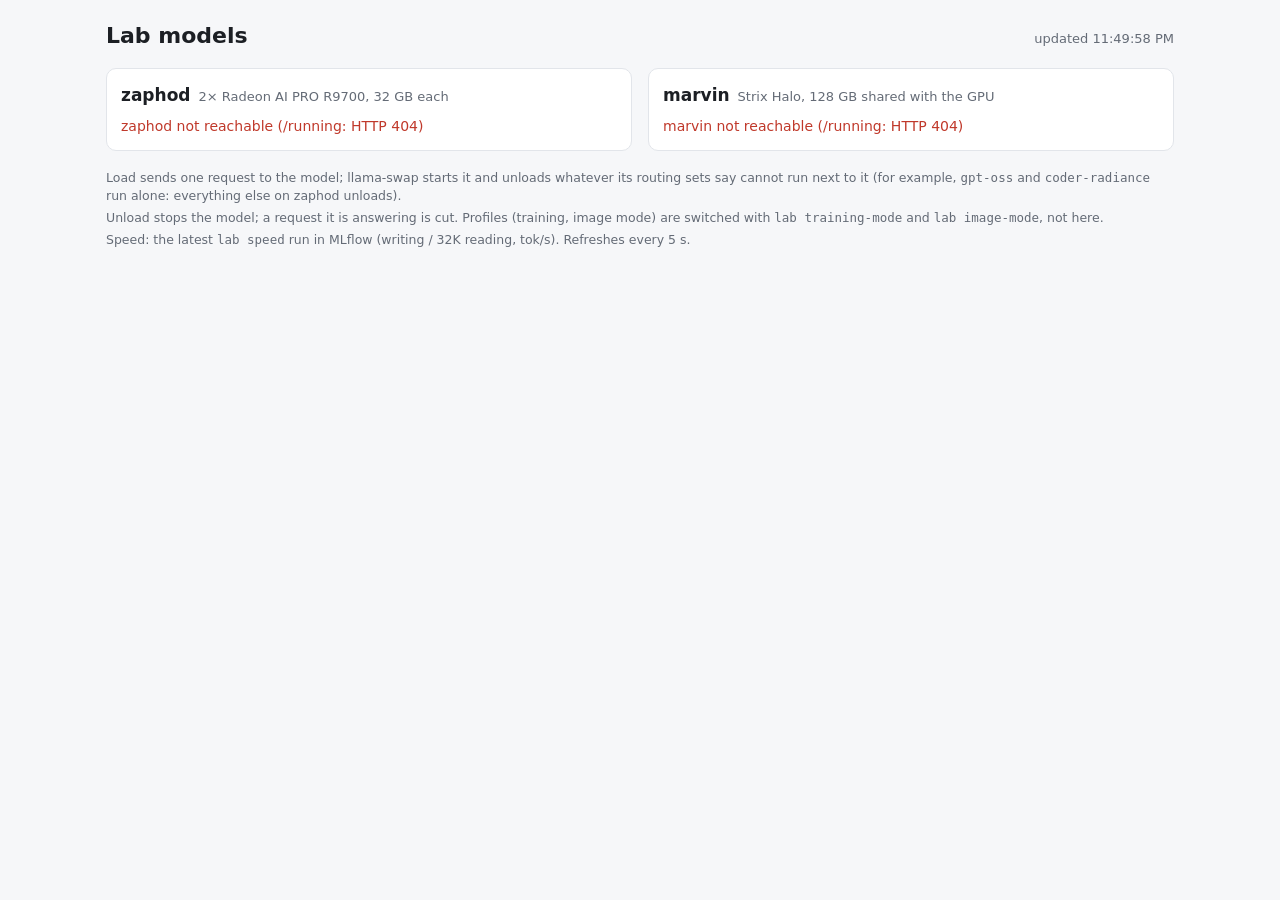
==== hub/models-panel/index.html @ fcc01ea2 "models panel · none (README placeholder) → hub/models-panel/index.html: both machines, load/unload, " ====
<!doctype html>
<html lang="en">
<head>
<meta charset="utf-8">
<meta name="viewport" content="width=device-width, initial-scale=1">
<title>Lab models</title>
<link rel="icon" href="data:image/svg+xml,%3Csvg xmlns='http://www.w3.org/2000/svg' viewBox='0 0 16 16'%3E%3Crect x='1' y='3' width='14' height='4' rx='1' fill='%232f5fd0'/%3E%3Crect x='1' y='9' width='14' height='4' rx='1' fill='%231f8a4c'/%3E%3C/svg%3E">
<!--
  Models panel (#64): both machines on one page. What is loaded, load / unload, card memory, last speed from MLflow.
  Served by Caddy at https://models.<domain> (hub/caddy/Caddyfile). Caddy adds the API keys and passes only the calls
  this page makes: GET running, v1/models, api/performance, api/profiles, upstream/<model>/health (= load),
  upstream/<model>/slots (busy check); POST api/models/unload/<model>; POST mlflow/runs/search.
  No outside files: plain HTML, CSS and JS. Data from the servers is shown with textContent only.
-->
<style>
:root {
  --bg: #f6f7f9; --panel: #ffffff; --text: #1c1f24; --muted: #646b76; --line: #e2e5ea;
  --ok: #1f8a4c; --warn: #b26a00; --bad: #c0392b; --idle: #9aa1ab; --accent: #2f5fd0; --bar: #e9ecf1;
  --btn: #eef1f6; --btn-text: #1c1f24;
}
@media (prefers-color-scheme: dark) {
  :root:not([data-theme="light"]) {
    --bg: #111317; --panel: #1a1d23; --text: #e6e8ec; --muted: #9aa1ab; --line: #2a2f37;
    --ok: #3ccf7a; --warn: #f0a83a; --bad: #ff6b5b; --idle: #6b727d; --accent: #7aa2ff; --bar: #2a2f37;
    --btn: #252a32; --btn-text: #e6e8ec;
  }
}
:root[data-theme="dark"] {
  --bg: #111317; --panel: #1a1d23; --text: #e6e8ec; --muted: #9aa1ab; --line: #2a2f37;
  --ok: #3ccf7a; --warn: #f0a83a; --bad: #ff6b5b; --idle: #6b727d; --accent: #7aa2ff; --bar: #2a2f37;
  --btn: #252a32; --btn-text: #e6e8ec;
}
* { box-sizing: border-box; }
body { margin: 0; background: var(--bg); color: var(--text);
  font: 15px/1.45 system-ui, -apple-system, "Segoe UI", Roboto, sans-serif; }
main { max-width: 1100px; margin: 0 auto; padding: 20px 16px 40px; }
header { display: flex; align-items: baseline; justify-content: space-between; gap: 12px; flex-wrap: wrap; }
h1 { font-size: 22px; margin: 0; }
.meta { color: var(--muted); font-size: 13px; }
.machines { display: grid; grid-template-columns: repeat(auto-fit, minmax(min(100%, 480px), 1fr)); gap: 16px; margin-top: 16px; }
section { background: var(--panel); border: 1px solid var(--line); border-radius: 10px; padding: 14px 14px 6px; min-width: 0; }
section h2 { font-size: 17px; margin: 0; display: flex; align-items: baseline; gap: 8px; flex-wrap: wrap; }
section h2 small { color: var(--muted); font-weight: 400; font-size: 13px; }
.err { color: var(--bad); font-size: 14px; margin: 8px 0; }
.hw { display: grid; gap: 8px; margin: 12px 0; }
.dev { display: grid; grid-template-columns: 7.5em 1fr; gap: 2px 10px; align-items: center; font-size: 13px; }
.dev .name { font-weight: 600; }
.dev .nums { grid-column: 2; color: var(--muted); font-variant-numeric: tabular-nums; }
.bar { height: 8px; background: var(--bar); border-radius: 4px; overflow: hidden; }
.bar > i { display: block; height: 100%; background: var(--accent); }
.bar.high > i { background: var(--warn); }
.profile { font-size: 13px; margin: 4px 0 8px; padding: 6px 8px; border-radius: 6px; background: var(--bar); }
.profile b { color: var(--warn); }
ul.models { list-style: none; margin: 0; padding: 0; }
ul.models li { display: grid; grid-template-columns: 12px 1fr auto; gap: 4px 10px; align-items: center;
  padding: 9px 0; border-top: 1px solid var(--line); }
.dot { width: 10px; height: 10px; border-radius: 50%; background: var(--idle); }
.dot.ready { background: var(--ok); }
.dot.busy { background: var(--accent); }
.dot.starting, .dot.stopping, .dot.loading, .dot.unloading { background: var(--warn); animation: pulse 1s infinite alternate; }
@keyframes pulse { from { opacity: 1; } to { opacity: .35; } }
@media (prefers-reduced-motion: reduce) { .dot { animation: none !important; } }
.mid { min-width: 0; }
.id { font-weight: 600; }
.state { color: var(--muted); font-size: 12px; margin-left: 6px; }
.desc { color: var(--muted); font-size: 12.5px; overflow-wrap: anywhere; }
.speed { font-size: 12.5px; font-variant-numeric: tabular-nums; }
.speed span { color: var(--muted); }
button { font: inherit; font-size: 13px; padding: 6px 12px; border-radius: 6px; border: 1px solid var(--line);
  background: var(--btn); color: var(--btn-text); cursor: pointer; min-width: 74px; }
button:hover:not(:disabled) { border-color: var(--accent); }
button:disabled { opacity: .5; cursor: default; }
button.unload { color: var(--bad); }
details { margin: 6px 0 8px; font-size: 13px; }
summary { cursor: pointer; color: var(--muted); padding: 6px 0; }
footer { margin-top: 18px; color: var(--muted); font-size: 12.5px; }
footer p { margin: 4px 0; }
.toast { position: fixed; left: 16px; right: 16px; bottom: 16px; max-width: 560px; margin: 0 auto; padding: 10px 14px;
  border-radius: 8px; background: var(--text); color: var(--bg); font-size: 14px; display: none; }
</style>
</head>
<body>
<main>
  <header>
    <h1>Lab models</h1>
    <div class="meta" id="updated">loading…</div>
  </header>
  <div class="machines" id="machines"></div>
  <footer>
    <p>Load sends one request to the model; llama-swap starts it and unloads whatever its routing sets say cannot run
      next to it (for example, <code>gpt-oss</code> and <code>coder-radiance</code> run alone: everything else on zaphod unloads).</p>
    <p>Unload stops the model; a request it is answering is cut. Profiles (training, image mode) are switched with
      <code>lab training-mode</code> and <code>lab image-mode</code>, not here.</p>
    <p>Speed: the latest <code>lab speed</code> run in MLflow (writing / 32K reading, tok/s). Refreshes every 5 s.</p>
  </footer>
</main>
<div class="toast" id="toast" role="status"></div>
<script>
"use strict";
const MACHINES = [
  { id: "zaphod", sub: "2× Radeon AI PRO R9700, 32 GB each",
    // llama-swap's card0/card1 = card 1 (06:00.0, PCIe 3.0 x4) / card 2 (0b:00.0, x8): matched by memory used, 2026-11-18
    cards: ["card 1", "card 2"] },
  { id: "marvin", sub: "Strix Halo, 128 GB shared with the GPU", cards: ["GPU"] },
];
const MLFLOW_EXPERIMENT = "1"; // llama-tuning
const state = {};      // machine -> latest data or error
const pending = {};    // "machine/model" -> "loading" | "unloading"
let speeds = {};       // "machine/model" -> {w, r, t}

function el(tag, attrs, ...kids) {
  const e = document.createElement(tag);
  for (const [k, v] of Object.entries(attrs || {})) {
    if (k === "class") e.className = v; else if (k === "text") e.textContent = v;
    else if (k.startsWith("on")) e.addEventListener(k.slice(2), v); else e.setAttribute(k, v);
  }
  for (const k of kids) if (k != null) e.append(k);
  return e;
}
function toast(msg) {
  const t = document.getElementById("toast");
  t.textContent = msg; t.style.display = "block";
  clearTimeout(toast.timer); toast.timer = setTimeout(() => (t.style.display = "none"), 6000);
}
async function api(machine, path, opts) {
  const r = await fetch(`/${machine}${path}`, opts);
  if (!r.ok) throw new Error(`${path}: HTTP ${r.status}`);
  const ct = r.headers.get("content-type") || "";
  return ct.includes("json") ? r.json() : r.text();
}
function last(list, key) { // newest sample per key from a history list
  const out = {};
  for (const s of list || []) out[s[key]] = s;
  return Object.values(out);
}
const gb = mb => (mb / 1024).toFixed(1);

async function readMachine(m) {
  const [running, models, perf, profiles] = await Promise.allSettled([
    api(m.id, "/running"), api(m.id, "/v1/models"), api(m.id, "/api/performance"), api(m.id, "/api/profiles")]);
  if (running.status === "rejected" && models.status === "rejected") {
    state[m.id] = { error: `${m.id} not reachable (${running.reason.message})` };
    return;
  }
  state[m.id] = {
    running: running.status === "fulfilled" ? running.value.running || [] : [],
    models: models.status === "fulfilled" ? models.value.data || [] : [],
    perf: perf.status === "fulfilled" ? perf.value : null,
    profiles: profiles.status === "fulfilled" ? profiles.value : null,
  };
}

async function readSpeeds() {
  try {
    const r = await fetch("/mlflow/runs/search", { method: "POST", headers: { "Content-Type": "application/json" },
      body: JSON.stringify({ experiment_ids: [MLFLOW_EXPERIMENT], filter: "tags.benchmark = 'speed'",
        max_results: 500, order_by: ["attributes.start_time DESC"] }) });
    if (!r.ok) return;
    const out = {};
    for (const run of (await r.json()).runs || []) {
      const t = Object.fromEntries((run.data.tags || []).map(x => [x.key, x.value]));
      const k = `${t.machine}/${t.model}`;
      const mt = Object.fromEntries((run.data.metrics || []).map(x => [x.key, x.value]));
      if (!(k in out) && mt.speed_write_tps != null)
        out[k] = { w: mt.speed_write_tps, r: mt.speed_read_32k_tps, t: run.info.start_time };
    }
    speeds = out;
  } catch (e) { /* speeds are optional */ }
}

function hardware(m, d) {
  const box = el("div", { class: "hw" });
  const perf = d.perf;
  if (!perf || !perf.enabled) { box.append(el("div", { class: "desc", text: "no hardware readings" })); return box; }
  const gpus = last(perf.gpu_stats, "id").sort((a, b) => a.id - b.id);
  if (m.id === "marvin") { // the GPU uses system memory (GTT); its own VRAM is a 512 MB carve-out
    const sys = Array.isArray(perf.sys_stats) ? perf.sys_stats[perf.sys_stats.length - 1] : perf.sys_stats;
    const g = gpus[0] || {};
    if (sys) box.append(device("memory", sys.mem_used_mb, sys.mem_total_mb,
      `${gb(sys.mem_used_mb)} of ${gb(sys.mem_total_mb)} GB used (GPU and system)` +
      (g.temp_c != null ? ` · GPU ${g.temp_c} °C, ${g.gpu_util_pct}% busy, ${Math.round(g.power_draw_w)} W` : "")));
  } else {
    gpus.forEach((g, i) => box.append(device(m.cards[i] || g.name, g.mem_used_mb, g.mem_total_mb,
      `${gb(g.mem_used_mb)} of ${gb(g.mem_total_mb)} GB · ${g.temp_c} °C · ${g.gpu_util_pct}% busy · ${Math.round(g.power_draw_w)} W`)));
  }
  return box;
}
function device(name, used, total, text) {
  const pct = total ? Math.min(100, (100 * used) / total) : 0;
  const bar = el("div", { class: "bar" + (pct > 92 ? " high" : ""), role: "img", "aria-label": `${name} ${Math.round(pct)}% used` },
    el("i", { style: `width:${pct.toFixed(1)}%` }));
  return el("div", { class: "dev" }, el("span", { class: "name", text: name }), bar, el("span", { class: "nums", text }));
}

function modelRow(m, mod, run) {
  const key = `${m.id}/${mod.id}`;
  const p = pending[key];
  const st = p || (run ? run.state : "unloaded");
  const loaded = !!run && !p;
  const desc = mod.name && mod.name !== mod.id ? mod.name : "";
  const sp = speeds[key];
  const speed = sp ? el("div", { class: "speed" }, `${sp.w.toFixed(1)} / ${Math.round(sp.r)} tok/s `,
    el("span", { text: new Date(sp.t).toISOString().slice(0, 10) })) : null;
  const btn = loaded || st === "unloading"
    ? el("button", { class: "unload", onclick: () => unload(m, mod) }, "Unload")
    : el("button", { onclick: () => load(m, mod) }, "Load");
  if (p || (run && run.state !== "ready")) btn.disabled = true;
  const label = { ready: "loaded", starting: "starting…", stopping: "stopping…", loading: "loading…", unloading: "unloading…" }[st] || "";
  return el("li", {},
    el("span", { class: `dot ${st}`, title: st }),
    el("div", { class: "mid" },
      el("div", {}, el("span", { class: "id", text: mod.id }), el("span", { class: "state", text: label })),
      desc ? el("div", { class: "desc", text: desc }) : null, speed),
    btn);
}

function render() {
  const root = document.getElementById("machines");
  root.replaceChildren();
  for (const m of MACHINES) {
    const d = state[m.id];
    const sec = el("section", {}, el("h2", {}, m.id, el("small", { text: m.sub })));
    if (!d) { sec.append(el("div", { class: "desc", text: "reading…" })); root.append(sec); continue; }
    if (d.error) { sec.append(el("div", { class: "err", text: d.error })); root.append(sec); continue; }
    sec.append(hardware(m, d));
    const act = d.profiles && d.profiles.active;
    if (act) {
      const pr = (d.profiles.profiles || []).find(x => x.id === act);
      sec.append(el("div", { class: "profile" }, "Profile ", el("b", { text: act }), pr ? `: ${pr.description}` : ""));
    }
    const runs = Object.fromEntries(d.running.map(r => [r.model, r]));
    const mods = d.models.filter(x => !x.id.includes("/")); // peers (marvin/big on zaphod) are listed under their machine
    const on = mods.filter(x => runs[x.id] || pending[`${m.id}/${x.id}`]);
    const off = mods.filter(x => !on.includes(x));
    const ul = el("ul", { class: "models" });
    on.forEach(x => ul.append(modelRow(m, x, runs[x.id])));
    sec.append(ul);
    if (!on.length) sec.append(el("div", { class: "desc", text: "nothing loaded" }));
    const det = el("details", {}, el("summary", { text: `${off.length} not loaded` }));
    const ul2 = el("ul", { class: "models" });
    off.forEach(x => ul2.append(modelRow(m, x, null)));
    det.append(ul2);
    if (openDetails.has(m.id)) det.open = true;
    det.addEventListener("toggle", () => det.open ? openDetails.add(m.id) : openDetails.delete(m.id));
    if (off.length) sec.append(det);
    root.append(sec);
  }
}
const openDetails = new Set();

async function load(m, mod) {
  const alone = /runs alone/i.test(`${mod.name || ""} ${mod.description || ""}`);
  const msg = alone
    ? `Load ${mod.id} on ${m.id}?\n\nIt runs alone: every other model on ${m.id} unloads, including document search and speech.`
    : `Load ${mod.id} on ${m.id}?\n\nllama-swap unloads any model that cannot run next to it.`;
  if (!confirm(msg)) return;
  const key = `${m.id}/${mod.id}`;
  pending[key] = "loading"; render();
  try {
    await api(m.id, `/upstream/${encodeURIComponent(mod.id)}/health`);
    toast(`${mod.id} is loaded on ${m.id}`);
  } catch (e) {
    toast(`${mod.id}: load failed (${e.message})`);
  } finally {
    delete pending[key]; await tick();
  }
}

async function unload(m, mod) {
  let busy = false;
  try { // llama-server only; other engines have no busy field (then: unknown, asked plainly)
    const slots = await api(m.id, `/upstream/${encodeURIComponent(mod.id)}/slots`);
    busy = Array.isArray(slots) && slots.some(s => s.is_processing);
  } catch (e) { /* unknown */ }
  const msg = busy
    ? `${mod.id} on ${m.id} is answering a request right now. Unloading cuts it.\n\nUnload anyway?`
    : `Unload ${mod.id} on ${m.id}?`;
  if (!confirm(msg)) return;
  const key = `${m.id}/${mod.id}`;
  pending[key] = "unloading"; render();
  try {
    await api(m.id, `/api/models/unload/${encodeURIComponent(mod.id)}`, { method: "POST" });
    toast(`${mod.id} unloaded on ${m.id}`);
  } catch (e) {
    toast(`${mod.id}: unload failed (${e.message})`);
  } finally {
    delete pending[key]; await tick();
  }
}

async function tick() {
  await Promise.all(MACHINES.map(readMachine));
  render();
  document.getElementById("updated").textContent = "updated " + new Date().toLocaleTimeString();
}
(async () => {
  await Promise.all([tick(), readSpeeds()]);
  render();
  setInterval(tick, 5000);
  setInterval(async () => { await readSpeeds(); render(); }, 300000);
})();
</script>
</body>
</html>
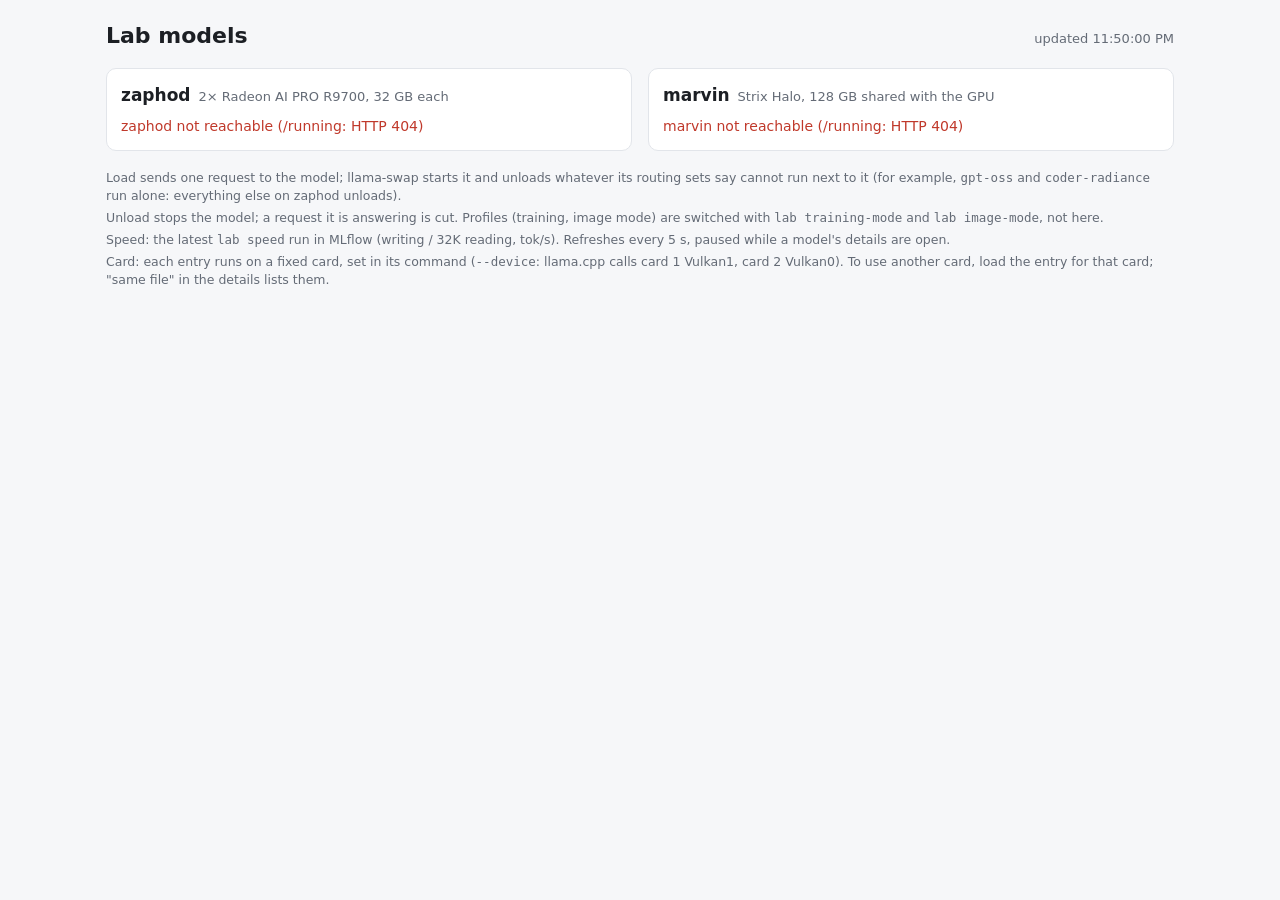
==== commit c564f797: "models panel · per-model details none → card, context, routing sets, same-file entries, full command" ====
--- a/hub/models-panel/index.html
+++ b/hub/models-panel/index.html
@@ -9,7 +9,8 @@
   Models panel (#64): both machines on one page. What is loaded, load / unload, card memory, last speed from MLflow.
   Served by Caddy at https://models.<domain> (hub/caddy/Caddyfile). Caddy adds the API keys and passes only the calls
   this page makes: GET running, v1/models, api/performance, api/profiles, upstream/<model>/health (= load),
-  upstream/<model>/slots (busy check); POST api/models/unload/<model>; POST mlflow/runs/search.
+  upstream/<model>/slots (busy check); POST api/models/unload/<model>; POST mlflow/runs/search; and the two llama-swap
+  config files, read-only (config/zaphod.yaml, config/marvin.yaml) for each model's details.
   No outside files: plain HTML, CSS and JS. Data from the servers is shown with textContent only.
 -->
 <style>
@@ -52,9 +53,9 @@
 .profile { font-size: 13px; margin: 4px 0 8px; padding: 6px 8px; border-radius: 6px; background: var(--bar); }
 .profile b { color: var(--warn); }
 ul.models { list-style: none; margin: 0; padding: 0; }
-ul.models li { display: grid; grid-template-columns: 12px 1fr auto; gap: 4px 10px; align-items: center;
+ul.models li { display: grid; grid-template-columns: 12px 1fr auto; gap: 4px 10px; align-items: start;
   padding: 9px 0; border-top: 1px solid var(--line); }
-.dot { width: 10px; height: 10px; border-radius: 50%; background: var(--idle); }
+.dot { width: 10px; height: 10px; border-radius: 50%; background: var(--idle); margin-top: 6px; }
 .dot.ready { background: var(--ok); }
 .dot.busy { background: var(--accent); }
 .dot.starting, .dot.stopping, .dot.loading, .dot.unloading { background: var(--warn); animation: pulse 1s infinite alternate; }
@@ -75,6 +76,20 @@
 summary { cursor: pointer; color: var(--muted); padding: 6px 0; }
 footer { margin-top: 18px; color: var(--muted); font-size: 12.5px; }
 footer p { margin: 4px 0; }
+.card { display: inline-block; font-size: 11.5px; padding: 0 6px; margin-left: 6px; border-radius: 9px;
+  background: var(--bar); color: var(--muted); vertical-align: 1px; }
+details.cfg { grid-column: 2 / -1; margin: 0; font-size: 12.5px; min-width: 0; }
+details.cfg summary { padding: 2px 0; font-size: 12.5px; }
+details.cfg dl { display: grid; grid-template-columns: 8.5em 1fr; gap: 4px 10px; margin: 6px 0; }
+details.cfg dt { color: var(--muted); }
+details.cfg dd { margin: 0; min-width: 0; overflow-wrap: anywhere; }
+@media (max-width: 560px) {
+  details.cfg { grid-column: 1 / -1; }
+  details.cfg dl { grid-template-columns: 1fr; gap: 2px; }
+  details.cfg dd { margin-bottom: 6px; }
+}
+pre { margin: 0; padding: 8px; border-radius: 6px; background: var(--bg); border: 1px solid var(--line);
+  font: 12px/1.45 ui-monospace, SFMono-Regular, Menlo, Consolas, monospace; white-space: pre-wrap; overflow-wrap: anywhere; }
 .toast { position: fixed; left: 16px; right: 16px; bottom: 16px; max-width: 560px; margin: 0 auto; padding: 10px 14px;
   border-radius: 8px; background: var(--text); color: var(--bg); font-size: 14px; display: none; }
 </style>
@@ -91,7 +106,8 @@
       next to it (for example, <code>gpt-oss</code> and <code>coder-radiance</code> run alone: everything else on zaphod unloads).</p>
     <p>Unload stops the model; a request it is answering is cut. Profiles (training, image mode) are switched with
       <code>lab training-mode</code> and <code>lab image-mode</code>, not here.</p>
-    <p>Speed: the latest <code>lab speed</code> run in MLflow (writing / 32K reading, tok/s). Refreshes every 5 s.</p>
+    <p>Speed: the latest <code>lab speed</code> run in MLflow (writing / 32K reading, tok/s). Refreshes every 5 s, paused while a model's details are open.</p>
+    <p>Card: each entry runs on a fixed card, set in its command (<code>--device</code>: llama.cpp calls card 1 Vulkan1, card 2 Vulkan0). To use another card, load the entry for that card; "same file" in the details lists them.</p>
   </footer>
 </main>
 <div class="toast" id="toast" role="status"></div>
@@ -168,6 +184,111 @@
   } catch (e) { /* speeds are optional */ }
 }
 
+// llama-swap's config.yaml, read as text: only the parts this page needs (macros, models, routing sets). The files are
+// in the public repo; they hold ${env.X} references, never key values.
+const configs = {}; // machine -> {macros, models: {id: {block, cmd}}, sets: {name: expr}}
+function parseConfig(text) {
+  const lines = text.split("\n");
+  const macros = {}, models = {}, sets = {};
+  let section = null, cur = null, inSets = false;
+  const multi = (i, indent) => { // the indented lines of a `key: |` value, joined with spaces
+    const out = [];
+    for (let j = i + 1; j < lines.length; j++) {
+      const l = lines[j];
+      if (l.trim() === "") continue;
+      if (l.search(/\S/) < indent) break;
+      if (!l.trim().startsWith("#")) out.push(l.trim());
+    }
+    return out.join(" ");
+  };
+  const val = v => v.replace(/\s+#.*$/, "").trim().replace(/^"(.*)"$/, "$1").replace(/^'(.*)'$/, "$1");
+  lines.forEach((l, i) => {
+    if (/^\S/.test(l) && !l.startsWith("#")) { section = l.split(":")[0]; cur = null; inSets = false; return; }
+    if (section === "macros") {
+      const m = l.match(/^  ([A-Za-z0-9_-]+):\s*(.*)$/);
+      if (m) macros[m[1]] = /^[|>]/.test(m[2]) ? multi(i, 4) : val(m[2]);
+    } else if (section === "models") {
+      const m = l.match(/^  ([A-Za-z0-9._-]+):\s*$/);
+      if (m) { cur = models[m[1]] = { lines: [l], cmd: "" }; return; }
+      if (!cur) return;
+      cur.lines.push(l);
+      const c = l.match(/^    cmd:\s*(.*)$/);
+      if (c) cur.cmd = /^[|>]/.test(c[1]) ? multi(i, 6) : val(c[1]);
+    } else if (section === "routing") {
+      if (/^\s+sets:\s*$/.test(l)) { inSets = true; return; }
+      const m = inSets && l.match(/^\s+([A-Za-z0-9_-]+):\s*"([^"]*)"/);
+      if (m) sets[m[1]] = m[2]; else if (inSets && /^\s{0,8}[A-Za-z]/.test(l) && !/^\s{10}/.test(l)) inSets = false;
+    }
+  });
+  for (const mod of Object.values(models)) { // drop trailing blank lines and the next entry's leading comments
+    while (mod.lines.length > 1 && /^(\s*|  #.*)$/.test(mod.lines[mod.lines.length - 1])) mod.lines.pop();
+    mod.block = mod.lines.join("\n"); delete mod.lines;
+  }
+  return { macros, models, sets };
+}
+function expand(cfg, cmd) { // ${macro} -> its text (nested); ${PORT} and ${env.X} stay as written
+  for (let n = 0; n < 10 && /\$\{[A-Za-z0-9_-]+\}/.test(cmd); n++)
+    cmd = cmd.replace(/\$\{([A-Za-z0-9_-]+)\}/g, (w, k) => (k in cfg.macros ? cfg.macros[k] : w));
+  return cmd.replace(/\s+/g, " ").trim();
+}
+async function readConfigs() {
+  await Promise.all(MACHINES.map(async m => {
+    try {
+      const r = await fetch(`/config/${m.id}.yaml`, { cache: "no-store" });
+      if (r.ok) configs[m.id] = parseConfig(await r.text());
+    } catch (e) { /* details then show what the API gives */ }
+  }));
+}
+function cardOf(m, mod, cmd) { // zaphod: from --device (llama.cpp: Vulkan1 = card 1, Vulkan0 = card 2), else the name
+  if (m.id !== "zaphod") return "";
+  const d = (cmd.match(/--device[= ](Vulkan\S+)/) || [])[1]; // llama.cpp's names only (whisper counts from 0 its own way)
+  if (d) {
+    const c = d.split(",").map(x => ({ Vulkan1: "card 1", Vulkan0: "card 2" }[x] || x));
+    return c.length > 1 ? "both cards" : c[0];
+  }
+  const n = `${mod.name || ""} ${mod.description || ""}`;
+  return /both cards/i.test(n) ? "both cards" : ((n.match(/card ([12])/i) || [])[0] || "").toLowerCase();
+}
+function fileOf(cmd) { const f = (cmd.match(/(?:^| )-m (\S+)/) || [])[1]; return f ? f.split("/").pop() : ""; }
+
+function details(m, mod, run) {
+  const key = `${m.id}/${mod.id}`;
+  const cfg = configs[m.id];
+  const entry = cfg && cfg.models[mod.id];
+  const cmd = run ? run.cmd : entry ? expand(cfg, entry.cmd) : "";
+  const det = el("details", { class: "cfg" }, el("summary", { text: "details" }));
+  if (openRows.has(key)) det.open = true;
+  det.addEventListener("toggle", () => {
+    if (det.open) openRows.add(key); else { openRows.delete(key); if (!openRows.size) tick(); }
+  });
+  const dl = el("dl");
+  const row = (k, v) => v && dl.append(el("dt", { text: k }), el("dd", {}, v));
+  row("card", cardOf(m, mod, cmd) || (m.id === "marvin" ? "the one GPU (shared memory)" : ""));
+  const ctx = mod.context_length || +((cmd.match(/(?:^| )(?:-c|--ctx-size) (\d+)/) || [])[1] || 0);
+  row("context", ctx ? `${ctx.toLocaleString()} tokens` : "");
+  row("engine", ((mod.meta || {}).llamaswap || {}).upstream || "");
+  const caps = Object.entries(mod.capabilities || {}).filter(([, v]) => v).map(([k]) => k.replace("_", " "));
+  row("can do", caps.join(", "));
+  row("description", mod.description || "");
+  if (cfg && Object.keys(cfg.sets).length) {
+    const mine = Object.entries(cfg.sets).filter(([, e]) => new RegExp(`(^|[^A-Za-z0-9._-])${mod.id.replace(/[.]/g, "\\.")}([^A-Za-z0-9._-]|$)`).test(e));
+    row("routing sets", mine.length ? el("pre", { text: mine.map(([n, e]) => `${n}: ${e}`).join("\n") }) : "in no routing set");
+  }
+  const file = fileOf(cmd);
+  if (cfg && file) { // the same model file in other entries: how to get it on another card
+    const others = Object.entries(cfg.models).filter(([id, e]) => id !== mod.id && fileOf(expand(cfg, e.cmd)) === file)
+      .map(([id, e]) => `${id} (${cardOf(m, { name: "" }, expand(cfg, e.cmd)) || "?"})`);
+    row("same file", others.length ? others.join(", ") : `only this entry (${file})`);
+  }
+  row(run ? "command (running)" : "command", cmd ? el("pre", { text: cmd }) : "");
+  if (entry) row("config", el("pre", { text: entry.block }));
+  else row("config", m.id === "marvin" || cfg ? "not in the config file" : "config file not readable");
+  if (m.id === "marvin") row("note", "config shown is zaphod's repo copy of marvin's file; marvin runs its own checkout (the same after a git pull)");
+  det.append(dl);
+  return det;
+}
+const openRows = new Set();
+
 function hardware(m, d) {
   const box = el("div", { class: "hw" });
   const perf = d.perf;
@@ -199,8 +320,10 @@
   const loaded = !!run && !p;
   const desc = mod.name && mod.name !== mod.id ? mod.name : "";
   const sp = speeds[key];
+  const cfg = configs[m.id], entry = cfg && cfg.models[mod.id];
+  const card = cardOf(m, mod, run ? run.cmd : entry ? expand(cfg, entry.cmd) : "");
   const speed = sp ? el("div", { class: "speed" }, `${sp.w.toFixed(1)} / ${Math.round(sp.r)} tok/s `,
-    el("span", { text: new Date(sp.t).toISOString().slice(0, 10) })) : null;
+    el("span", { text: new Date(sp.t).toLocaleDateString("sv-SE") })) : null;
   const btn = loaded || st === "unloading"
     ? el("button", { class: "unload", onclick: () => unload(m, mod) }, "Unload")
     : el("button", { onclick: () => load(m, mod) }, "Load");
@@ -209,9 +332,10 @@
   return el("li", {},
     el("span", { class: `dot ${st}`, title: st }),
     el("div", { class: "mid" },
-      el("div", {}, el("span", { class: "id", text: mod.id }), el("span", { class: "state", text: label })),
+      el("div", {}, el("span", { class: "id", text: mod.id }), card ? el("span", { class: "card", text: card }) : null,
+        el("span", { class: "state", text: label })),
       desc ? el("div", { class: "desc", text: desc }) : null, speed),
-    btn);
+    btn, details(m, mod, run));
 }
 
 function render() {
@@ -288,16 +412,23 @@
   }
 }
 
+function renderIfChanged() { // no redraw while a model's details are open, so they and selected text stay put
+  if (openRows.size) {
+    document.getElementById("updated").textContent = "paused while details are open";
+    return;
+  }
+  render();
+  document.getElementById("updated").textContent = "updated " + new Date().toLocaleTimeString();
+}
 async function tick() {
   await Promise.all(MACHINES.map(readMachine));
-  render();
-  document.getElementById("updated").textContent = "updated " + new Date().toLocaleTimeString();
+  renderIfChanged();
 }
 (async () => {
-  await Promise.all([tick(), readSpeeds()]);
-  render();
+  await Promise.all([readConfigs(), readSpeeds()]);
+  await tick();
   setInterval(tick, 5000);
-  setInterval(async () => { await readSpeeds(); render(); }, 300000);
+  setInterval(async () => { await Promise.all([readSpeeds(), readConfigs()]); renderIfChanged(); }, 300000);
 })();
 </script>
 </body>
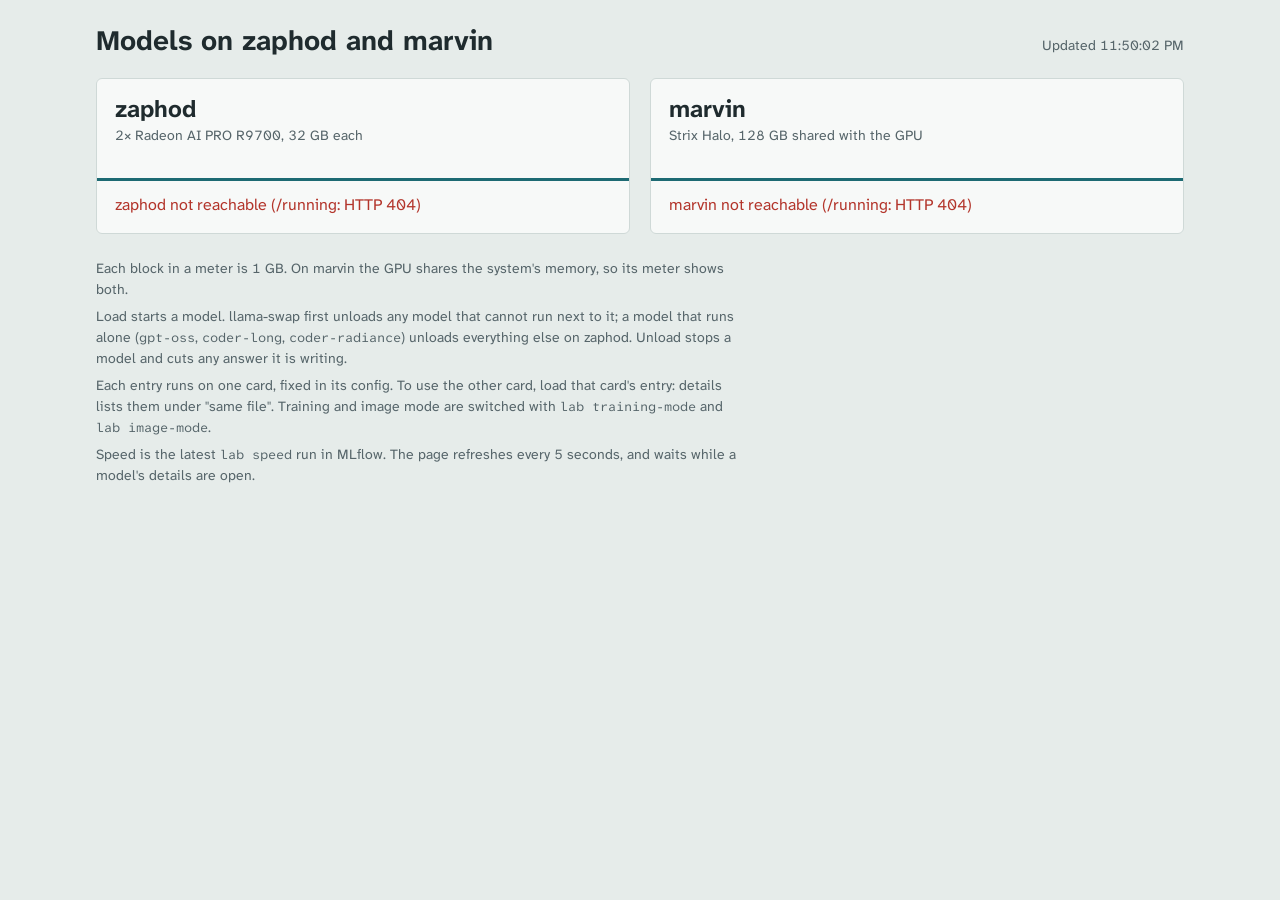
==== commit 27be3511: "models panel · stock look (system font, blue/grey, plain bars) → instrument panel: Atkinson Hyperleg" ====
--- a/hub/models-panel/index.html
+++ b/hub/models-panel/index.html
@@ -4,110 +4,144 @@
 <meta charset="utf-8">
 <meta name="viewport" content="width=device-width, initial-scale=1">
 <title>Lab models</title>
-<link rel="icon" href="data:image/svg+xml,%3Csvg xmlns='http://www.w3.org/2000/svg' viewBox='0 0 16 16'%3E%3Crect x='1' y='3' width='14' height='4' rx='1' fill='%232f5fd0'/%3E%3Crect x='1' y='9' width='14' height='4' rx='1' fill='%231f8a4c'/%3E%3C/svg%3E">
+<link rel="icon" href="data:image/svg+xml,%3Csvg xmlns='http://www.w3.org/2000/svg' viewBox='0 0 16 16'%3E%3Cg fill='%231d6a73'%3E%3Crect x='1' y='5' width='2' height='6'/%3E%3Crect x='4' y='5' width='2' height='6'/%3E%3Crect x='7' y='5' width='2' height='6'/%3E%3C/g%3E%3Crect x='10' y='5' width='2' height='6' fill='%23cbd8d6'/%3E%3Ccircle cx='14' cy='8' r='1.6' fill='%232a9354'/%3E%3C/svg%3E">
 <!--
   Models panel (#64): both machines on one page. What is loaded, load / unload, card memory, last speed from MLflow.
   Served by Caddy at https://models.<domain> (hub/caddy/Caddyfile). Caddy adds the API keys and passes only the calls
   this page makes: GET running, v1/models, api/performance, api/profiles, upstream/<model>/health (= load),
   upstream/<model>/slots (busy check); POST api/models/unload/<model>; POST mlflow/runs/search; and the two llama-swap
   config files, read-only (config/zaphod.yaml, config/marvin.yaml) for each model's details.
-  No outside files: plain HTML, CSS and JS. Data from the servers is shown with textContent only.
+  No outside files: plain HTML, CSS and JS, fonts in fonts/. Data from the servers is shown with textContent only.
 -->
 <style>
+/* Atkinson Hyperlegible Next / Mono (Braille Institute; OFL 1.1, fonts/LICENSE-*): letters built to be told apart
+   (I l 1, O 0, rn m), chosen for reading ease. Served from this folder: the browser fetches nothing from outside. */
+@font-face { font-family: "Hyperlegible"; font-weight: 400; font-display: swap;
+  src: url("fonts/atkinson-hyperlegible-next-latin-400-normal.woff2") format("woff2"); }
+@font-face { font-family: "Hyperlegible"; font-weight: 700; font-display: swap;
+  src: url("fonts/atkinson-hyperlegible-next-latin-700-normal.woff2") format("woff2"); }
+@font-face { font-family: "Hyperlegible Mono"; font-weight: 400; font-display: swap;
+  src: url("fonts/atkinson-hyperlegible-mono-latin-400-normal.woff2") format("woff2"); }
+/* Instrument panel: pale anodised aluminium, graphite ink, one teal for the meters; green / amber / red only for state */
 :root {
-  --bg: #f6f7f9; --panel: #ffffff; --text: #1c1f24; --muted: #646b76; --line: #e2e5ea;
-  --ok: #1f8a4c; --warn: #b26a00; --bad: #c0392b; --idle: #9aa1ab; --accent: #2f5fd0; --bar: #e9ecf1;
-  --btn: #eef1f6; --btn-text: #1c1f24;
+  --base: #e6ecea; --plate: #f7f9f8; --ink: #1f2b2e; --muted: #56656a; --line: #cfd9d7;
+  --teal: #1d6a73; --cell: #cbd8d6; --lamp: #2a9354; --amber: #a86f08; --fault: #b3352b; --inset: #eef2f1;
 }
 @media (prefers-color-scheme: dark) {
   :root:not([data-theme="light"]) {
-    --bg: #111317; --panel: #1a1d23; --text: #e6e8ec; --muted: #9aa1ab; --line: #2a2f37;
-    --ok: #3ccf7a; --warn: #f0a83a; --bad: #ff6b5b; --idle: #6b727d; --accent: #7aa2ff; --bar: #2a2f37;
-    --btn: #252a32; --btn-text: #e6e8ec;
+    --base: #11181a; --plate: #192326; --ink: #e1eae9; --muted: #95a5a7; --line: #2b3a3d;
+    --teal: #58b4bd; --cell: #283a3d; --lamp: #4cc27c; --amber: #e3a43c; --fault: #ef6b5f; --inset: #141d1f;
   }
 }
 :root[data-theme="dark"] {
-  --bg: #111317; --panel: #1a1d23; --text: #e6e8ec; --muted: #9aa1ab; --line: #2a2f37;
-  --ok: #3ccf7a; --warn: #f0a83a; --bad: #ff6b5b; --idle: #6b727d; --accent: #7aa2ff; --bar: #2a2f37;
-  --btn: #252a32; --btn-text: #e6e8ec;
+  --base: #11181a; --plate: #192326; --ink: #e1eae9; --muted: #95a5a7; --line: #2b3a3d;
+  --teal: #58b4bd; --cell: #283a3d; --lamp: #4cc27c; --amber: #e3a43c; --fault: #ef6b5f; --inset: #141d1f;
 }
 * { box-sizing: border-box; }
-body { margin: 0; background: var(--bg); color: var(--text);
-  font: 15px/1.45 system-ui, -apple-system, "Segoe UI", Roboto, sans-serif; }
-main { max-width: 1100px; margin: 0 auto; padding: 20px 16px 40px; }
-header { display: flex; align-items: baseline; justify-content: space-between; gap: 12px; flex-wrap: wrap; }
-h1 { font-size: 22px; margin: 0; }
-.meta { color: var(--muted); font-size: 13px; }
-.machines { display: grid; grid-template-columns: repeat(auto-fit, minmax(min(100%, 480px), 1fr)); gap: 16px; margin-top: 16px; }
-section { background: var(--panel); border: 1px solid var(--line); border-radius: 10px; padding: 14px 14px 6px; min-width: 0; }
-section h2 { font-size: 17px; margin: 0; display: flex; align-items: baseline; gap: 8px; flex-wrap: wrap; }
-section h2 small { color: var(--muted); font-weight: 400; font-size: 13px; }
-.err { color: var(--bad); font-size: 14px; margin: 8px 0; }
-.hw { display: grid; gap: 8px; margin: 12px 0; }
-.dev { display: grid; grid-template-columns: 7.5em 1fr; gap: 2px 10px; align-items: center; font-size: 13px; }
-.dev .name { font-weight: 600; }
-.dev .nums { grid-column: 2; color: var(--muted); font-variant-numeric: tabular-nums; }
-.bar { height: 8px; background: var(--bar); border-radius: 4px; overflow: hidden; }
-.bar > i { display: block; height: 100%; background: var(--accent); }
-.bar.high > i { background: var(--warn); }
-.profile { font-size: 13px; margin: 4px 0 8px; padding: 6px 8px; border-radius: 6px; background: var(--bar); }
-.profile b { color: var(--warn); }
+html { -webkit-text-size-adjust: 100%; }
+body { margin: 0; background: var(--base); color: var(--ink);
+  font: 16px/1.5 "Hyperlegible", system-ui, sans-serif; font-variant-numeric: tabular-nums; }
+code, pre { font-family: "Hyperlegible Mono", ui-monospace, monospace; }
+main { max-width: 1120px; margin: 0 auto; padding: 24px 16px 48px; }
+header { display: flex; align-items: baseline; justify-content: space-between; gap: 4px 16px; flex-wrap: wrap; }
+h1 { font-size: 28px; line-height: 1.2; margin: 0; font-weight: 700; }
+.meta { color: var(--muted); font-size: 14px; }
+.machines { display: grid; grid-template-columns: repeat(auto-fit, minmax(min(100%, 500px), 1fr)); gap: 20px; margin-top: 20px;
+  align-items: start; }
+section { background: var(--plate); border: 1px solid var(--line); border-radius: 6px; min-width: 0; }
+/* the faceplate: machine name and its meters */
+.face { padding: 16px 18px 18px; border-bottom: 3px solid var(--teal); }
+section h2 { font-size: 24px; line-height: 1.2; margin: 0 0 2px; font-weight: 700; }
+.sub { color: var(--muted); font-size: 14px; margin: 0 0 14px; }
+.err { color: var(--fault); margin: 12px 18px 16px; }
+.dev + .dev { margin-top: 16px; }
+.dev .top { display: flex; justify-content: space-between; align-items: baseline; gap: 12px; }
+.dev .name { font-weight: 700; }
+.dev .mem { font-size: 15px; }
+.dev .mem b { font-weight: 700; }
+/* segmented meter: one cell per GB, so free memory can be counted */
+.meter { display: flex; gap: 2px; height: 16px; margin: 6px 0 8px; }
+.meter.fine { gap: 1px; }
+.meter i { flex: 1 1 0; min-width: 1px; background: var(--cell); border-radius: 1px; }
+.meter i.on { background: var(--teal); }
+.meter i.part { background: linear-gradient(90deg, var(--teal) var(--p), var(--cell) var(--p)); }
+.read { display: flex; flex-wrap: wrap; gap: 2px 20px; font-size: 14px; color: var(--muted); margin: 0; }
+.read div { display: flex; gap: 6px; }
+.read dt { margin: 0; }
+.read dd { margin: 0; color: var(--ink); }
+.profile { margin: 14px 0 0; padding: 8px 10px; border-left: 3px solid var(--amber); background: var(--inset); font-size: 15px; }
+.profile b { color: var(--amber); }
+/* model list */
+.list { padding: 4px 18px 10px; }
 ul.models { list-style: none; margin: 0; padding: 0; }
-ul.models li { display: grid; grid-template-columns: 12px 1fr auto; gap: 4px 10px; align-items: start;
-  padding: 9px 0; border-top: 1px solid var(--line); }
-.dot { width: 10px; height: 10px; border-radius: 50%; background: var(--idle); margin-top: 6px; }
-.dot.ready { background: var(--ok); }
-.dot.busy { background: var(--accent); }
-.dot.starting, .dot.stopping, .dot.loading, .dot.unloading { background: var(--warn); animation: pulse 1s infinite alternate; }
-@keyframes pulse { from { opacity: 1; } to { opacity: .35; } }
-@media (prefers-reduced-motion: reduce) { .dot { animation: none !important; } }
+ul.models li { display: grid; grid-template-columns: 14px 1fr auto; gap: 4px 12px; align-items: start;
+  padding: 12px 0; border-top: 1px solid var(--line); }
+ul.models:first-child > li:first-child { border-top: 0; }
+.lamp { width: 12px; height: 12px; border-radius: 50%; margin-top: 6px; background: transparent;
+  border: 2px solid var(--muted); }
+.lamp.ready { background: var(--lamp); border-color: var(--lamp); box-shadow: 0 0 0 3px color-mix(in srgb, var(--lamp) 22%, transparent); }
+.lamp.starting, .lamp.stopping, .lamp.loading, .lamp.unloading { background: var(--amber); border-color: var(--amber);
+  animation: blink 0.9s steps(2, jump-none) infinite; }
+@keyframes blink { 50% { opacity: .25; } }
+@media (prefers-reduced-motion: reduce) { .lamp { animation: none !important; } }
 .mid { min-width: 0; }
-.id { font-weight: 600; }
-.state { color: var(--muted); font-size: 12px; margin-left: 6px; }
-.desc { color: var(--muted); font-size: 12.5px; overflow-wrap: anywhere; }
-.speed { font-size: 12.5px; font-variant-numeric: tabular-nums; }
+.idline { display: flex; flex-wrap: wrap; align-items: baseline; gap: 2px 8px; }
+.id { font-weight: 700; font-size: 17px; }
+.card { font-size: 13px; padding: 0 7px; border: 1px solid var(--line); border-radius: 3px; color: var(--muted); }
+.state { color: var(--muted); font-size: 14px; }
+.desc { color: var(--muted); font-size: 14px; overflow-wrap: anywhere; }
+.speed { font-size: 14px; }
 .speed span { color: var(--muted); }
-button { font: inherit; font-size: 13px; padding: 6px 12px; border-radius: 6px; border: 1px solid var(--line);
-  background: var(--btn); color: var(--btn-text); cursor: pointer; min-width: 74px; }
-button:hover:not(:disabled) { border-color: var(--accent); }
-button:disabled { opacity: .5; cursor: default; }
-button.unload { color: var(--bad); }
-details { margin: 6px 0 8px; font-size: 13px; }
-summary { cursor: pointer; color: var(--muted); padding: 6px 0; }
-footer { margin-top: 18px; color: var(--muted); font-size: 12.5px; }
-footer p { margin: 4px 0; }
-.card { display: inline-block; font-size: 11.5px; padding: 0 6px; margin-left: 6px; border-radius: 9px;
-  background: var(--bar); color: var(--muted); vertical-align: 1px; }
-details.cfg { grid-column: 2 / -1; margin: 0; font-size: 12.5px; min-width: 0; }
-details.cfg summary { padding: 2px 0; font-size: 12.5px; }
-details.cfg dl { display: grid; grid-template-columns: 8.5em 1fr; gap: 4px 10px; margin: 6px 0; }
+button { font: inherit; font-size: 15px; font-weight: 700; padding: 6px 14px; border-radius: 4px; cursor: pointer;
+  min-width: 84px; background: transparent; border: 1.5px solid var(--teal); color: var(--teal); }
+button.unload { border-color: var(--line); color: var(--muted); }
+button.unload:hover:not(:disabled), button.unload:focus-visible { border-color: var(--fault); color: var(--fault); }
+button:hover:not(:disabled) { background: color-mix(in srgb, currentColor 10%, transparent); }
+button:disabled { opacity: .45; cursor: default; }
+:focus-visible { outline: 2px solid var(--teal); outline-offset: 2px; }
+summary { cursor: pointer; color: var(--muted); padding: 8px 0; font-size: 15px; }
+summary:hover { color: var(--ink); }
+details.off { border-top: 1px solid var(--line); }
+details.cfg { grid-column: 2 / -1; margin: 0; min-width: 0; }
+details.cfg summary { padding: 2px 0; font-size: 14px; }
+details.cfg dl { display: grid; grid-template-columns: 9em 1fr; gap: 6px 12px; margin: 8px 0 4px; font-size: 14px; }
 details.cfg dt { color: var(--muted); }
 details.cfg dd { margin: 0; min-width: 0; overflow-wrap: anywhere; }
+pre { margin: 0; padding: 10px; border-radius: 4px; background: var(--inset); border: 1px solid var(--line);
+  font-size: 13px; line-height: 1.5; white-space: pre-wrap; overflow-wrap: anywhere; }
 @media (max-width: 560px) {
+  h1 { font-size: 24px; }
+  .face { padding: 14px 14px 16px; }
+  .list { padding: 4px 14px 8px; }
+  .read { display: grid; grid-template-columns: 1fr 1fr; gap: 2px 12px; }
   details.cfg { grid-column: 1 / -1; }
   details.cfg dl { grid-template-columns: 1fr; gap: 2px; }
-  details.cfg dd { margin-bottom: 6px; }
-}
-pre { margin: 0; padding: 8px; border-radius: 6px; background: var(--bg); border: 1px solid var(--line);
-  font: 12px/1.45 ui-monospace, SFMono-Regular, Menlo, Consolas, monospace; white-space: pre-wrap; overflow-wrap: anywhere; }
-.toast { position: fixed; left: 16px; right: 16px; bottom: 16px; max-width: 560px; margin: 0 auto; padding: 10px 14px;
-  border-radius: 8px; background: var(--text); color: var(--bg); font-size: 14px; display: none; }
+  details.cfg dd { margin-bottom: 8px; }
+}
+footer { margin-top: 24px; color: var(--muted); font-size: 14px; max-width: 72ch; }
+footer p { margin: 6px 0; }
+footer code { font-size: 13px; }
+.toast { position: fixed; left: 16px; right: 16px; bottom: 16px; max-width: 560px; margin: 0 auto; padding: 12px 16px;
+  border-radius: 4px; background: var(--ink); color: var(--plate); font-size: 15px; display: none; }
 </style>
 </head>
 <body>
 <main>
   <header>
-    <h1>Lab models</h1>
+    <h1>Models on zaphod and marvin</h1>
     <div class="meta" id="updated">loading…</div>
   </header>
   <div class="machines" id="machines"></div>
   <footer>
-    <p>Load sends one request to the model; llama-swap starts it and unloads whatever its routing sets say cannot run
-      next to it (for example, <code>gpt-oss</code> and <code>coder-radiance</code> run alone: everything else on zaphod unloads).</p>
-    <p>Unload stops the model; a request it is answering is cut. Profiles (training, image mode) are switched with
-      <code>lab training-mode</code> and <code>lab image-mode</code>, not here.</p>
-    <p>Speed: the latest <code>lab speed</code> run in MLflow (writing / 32K reading, tok/s). Refreshes every 5 s, paused while a model's details are open.</p>
-    <p>Card: each entry runs on a fixed card, set in its command (<code>--device</code>: llama.cpp calls card 1 Vulkan1, card 2 Vulkan0). To use another card, load the entry for that card; "same file" in the details lists them.</p>
+    <p>Each block in a meter is 1 GB. On marvin the GPU shares the system's memory, so its meter shows both.</p>
+    <p>Load starts a model. llama-swap first unloads any model that cannot run next to it; a model that runs alone
+      (<code>gpt-oss</code>, <code>coder-long</code>, <code>coder-radiance</code>) unloads everything else on zaphod.
+      Unload stops a model and cuts any answer it is writing.</p>
+    <p>Each entry runs on one card, fixed in its config. To use the other card, load that card's entry: details lists
+      them under "same file". Training and image mode are switched with <code>lab training-mode</code> and
+      <code>lab image-mode</code>.</p>
+    <p>Speed is the latest <code>lab speed</code> run in MLflow. The page refreshes every 5 seconds, and waits while a
+      model's details are open.</p>
   </footer>
 </main>
 <div class="toast" id="toast" role="status"></div>
@@ -292,25 +326,40 @@
 function hardware(m, d) {
   const box = el("div", { class: "hw" });
   const perf = d.perf;
-  if (!perf || !perf.enabled) { box.append(el("div", { class: "desc", text: "no hardware readings" })); return box; }
+  if (!perf || !perf.enabled) { box.append(el("div", { class: "desc", text: "No hardware readings from llama-swap." })); return box; }
   const gpus = last(perf.gpu_stats, "id").sort((a, b) => a.id - b.id);
-  if (m.id === "marvin") { // the GPU uses system memory (GTT); its own VRAM is a 512 MB carve-out
+  if (m.id === "marvin") { // the GPU uses system memory (GTT); its own VRAM is a 512 MB carve-out, not shown
     const sys = Array.isArray(perf.sys_stats) ? perf.sys_stats[perf.sys_stats.length - 1] : perf.sys_stats;
-    const g = gpus[0] || {};
-    if (sys) box.append(device("memory", sys.mem_used_mb, sys.mem_total_mb,
-      `${gb(sys.mem_used_mb)} of ${gb(sys.mem_total_mb)} GB used (GPU and system)` +
-      (g.temp_c != null ? ` · GPU ${g.temp_c} °C, ${g.gpu_util_pct}% busy, ${Math.round(g.power_draw_w)} W` : "")));
+    const g = gpus[0];
+    if (sys) box.append(device("Memory, GPU and system", sys.mem_used_mb, sys.mem_total_mb, g));
   } else {
-    gpus.forEach((g, i) => box.append(device(m.cards[i] || g.name, g.mem_used_mb, g.mem_total_mb,
-      `${gb(g.mem_used_mb)} of ${gb(g.mem_total_mb)} GB · ${g.temp_c} °C · ${g.gpu_util_pct}% busy · ${Math.round(g.power_draw_w)} W`)));
+    gpus.forEach((g, i) => box.append(device(m.cards[i] ? m.cards[i][0].toUpperCase() + m.cards[i].slice(1) : g.name,
+      g.mem_used_mb, g.mem_total_mb, g)));
   }
   return box;
 }
-function device(name, used, total, text) {
-  const pct = total ? Math.min(100, (100 * used) / total) : 0;
-  const bar = el("div", { class: "bar" + (pct > 92 ? " high" : ""), role: "img", "aria-label": `${name} ${Math.round(pct)}% used` },
-    el("i", { style: `width:${pct.toFixed(1)}%` }));
-  return el("div", { class: "dev" }, el("span", { class: "name", text: name }), bar, el("span", { class: "nums", text }));
+function device(name, used, total, g) {
+  const usedGb = used / 1024, totalGb = total / 1024, cells = Math.max(1, Math.round(totalGb));
+  const meter = el("div", { class: "meter" + (cells > 64 ? " fine" : ""), role: "img",
+    "aria-label": `${name}: ${usedGb.toFixed(1)} of ${totalGb.toFixed(1)} GB used` });
+  for (let i = 0; i < cells; i++) {
+    const fill = Math.min(1, Math.max(0, usedGb - i));
+    const c = el("i", { class: fill >= 1 ? "on" : fill > 0 ? "part" : "" });
+    if (fill > 0 && fill < 1) c.style.setProperty("--p", `${Math.round(fill * 100)}%`);
+    meter.append(c);
+  }
+  const read = el("dl", { class: "read" });
+  const pair = (k, v) => read.append(el("div", {}, el("dt", { text: k }), el("dd", { text: v })));
+  pair("free", `${Math.max(0, totalGb - usedGb).toFixed(1)} GB`);
+  if (g) {
+    pair("temperature", `${g.temp_c} °C`);
+    pair("busy", `${g.gpu_util_pct}%`);
+    pair("power", `${Math.round(g.power_draw_w)} W`);
+  }
+  return el("div", { class: "dev" },
+    el("div", { class: "top" }, el("span", { class: "name", text: name }),
+      el("span", { class: "mem" }, el("b", { text: usedGb.toFixed(1) }), ` of ${totalGb.toFixed(1)} GB used`)),
+    meter, read);
 }
 
 function modelRow(m, mod, run) {
@@ -318,22 +367,23 @@
   const p = pending[key];
   const st = p || (run ? run.state : "unloaded");
   const loaded = !!run && !p;
-  const desc = mod.name && mod.name !== mod.id ? mod.name : "";
   const sp = speeds[key];
   const cfg = configs[m.id], entry = cfg && cfg.models[mod.id];
   const card = cardOf(m, mod, run ? run.cmd : entry ? expand(cfg, entry.cmd) : "");
-  const speed = sp ? el("div", { class: "speed" }, `${sp.w.toFixed(1)} / ${Math.round(sp.r)} tok/s `,
-    el("span", { text: new Date(sp.t).toLocaleDateString("sv-SE") })) : null;
+  let desc = mod.name && mod.name !== mod.id ? mod.name : "";
+  if (card) desc = desc.replace(new RegExp(`,?\\s*${card}\\b`, "i"), "").replace(/\s*,\s*$/, "").replace(/,\s*,/, ",");
+  const speed = sp ? el("div", { class: "speed" }, `${sp.w.toFixed(1)} tok/s writing, ${Math.round(sp.r)} reading 32K `,
+    el("span", { text: `(${new Date(sp.t).toLocaleDateString(undefined, { month: "short", day: "numeric" })})` })) : null;
   const btn = loaded || st === "unloading"
     ? el("button", { class: "unload", onclick: () => unload(m, mod) }, "Unload")
     : el("button", { onclick: () => load(m, mod) }, "Load");
   if (p || (run && run.state !== "ready")) btn.disabled = true;
-  const label = { ready: "loaded", starting: "starting…", stopping: "stopping…", loading: "loading…", unloading: "unloading…" }[st] || "";
+  const label = { starting: "starting", stopping: "stopping", loading: "loading", unloading: "unloading" }[st] || "";
   return el("li", {},
-    el("span", { class: `dot ${st}`, title: st }),
+    el("span", { class: `lamp ${st}`, title: st === "ready" ? "loaded" : st }),
     el("div", { class: "mid" },
-      el("div", {}, el("span", { class: "id", text: mod.id }), card ? el("span", { class: "card", text: card }) : null,
-        el("span", { class: "state", text: label })),
+      el("div", { class: "idline" }, el("span", { class: "id", text: mod.id }), card ? el("span", { class: "card", text: card }) : null,
+        label ? el("span", { class: "state", text: label }) : null),
       desc ? el("div", { class: "desc", text: desc }) : null, speed),
     btn, details(m, mod, run));
 }
@@ -343,30 +393,33 @@
   root.replaceChildren();
   for (const m of MACHINES) {
     const d = state[m.id];
-    const sec = el("section", {}, el("h2", {}, m.id, el("small", { text: m.sub })));
-    if (!d) { sec.append(el("div", { class: "desc", text: "reading…" })); root.append(sec); continue; }
+    const face = el("div", { class: "face" }, el("h2", { text: m.id }), el("p", { class: "sub", text: m.sub }));
+    const sec = el("section", {}, face);
+    if (!d) { face.append(el("div", { class: "desc", text: "Reading…" })); root.append(sec); continue; }
     if (d.error) { sec.append(el("div", { class: "err", text: d.error })); root.append(sec); continue; }
-    sec.append(hardware(m, d));
+    face.append(hardware(m, d));
     const act = d.profiles && d.profiles.active;
     if (act) {
       const pr = (d.profiles.profiles || []).find(x => x.id === act);
-      sec.append(el("div", { class: "profile" }, "Profile ", el("b", { text: act }), pr ? `: ${pr.description}` : ""));
+      face.append(el("div", { class: "profile" }, "Profile on: ", el("b", { text: act }), pr ? `. ${pr.description}` : ""));
     }
     const runs = Object.fromEntries(d.running.map(r => [r.model, r]));
     const mods = d.models.filter(x => !x.id.includes("/")); // peers (marvin/big on zaphod) are listed under their machine
     const on = mods.filter(x => runs[x.id] || pending[`${m.id}/${x.id}`]);
     const off = mods.filter(x => !on.includes(x));
+    const list = el("div", { class: "list" });
+    sec.append(list);
     const ul = el("ul", { class: "models" });
     on.forEach(x => ul.append(modelRow(m, x, runs[x.id])));
-    sec.append(ul);
-    if (!on.length) sec.append(el("div", { class: "desc", text: "nothing loaded" }));
-    const det = el("details", {}, el("summary", { text: `${off.length} not loaded` }));
+    list.append(ul);
+    if (!on.length) list.append(el("p", { class: "desc", text: "Nothing is loaded. Load a model from the list below." }));
+    const det = el("details", { class: "off" }, el("summary", { text: `${off.length} more, not loaded` }));
     const ul2 = el("ul", { class: "models" });
     off.forEach(x => ul2.append(modelRow(m, x, null)));
     det.append(ul2);
     if (openDetails.has(m.id)) det.open = true;
     det.addEventListener("toggle", () => det.open ? openDetails.add(m.id) : openDetails.delete(m.id));
-    if (off.length) sec.append(det);
+    if (off.length) list.append(det);
     root.append(sec);
   }
 }
@@ -382,9 +435,9 @@
   pending[key] = "loading"; render();
   try {
     await api(m.id, `/upstream/${encodeURIComponent(mod.id)}/health`);
-    toast(`${mod.id} is loaded on ${m.id}`);
+    toast(`Loaded ${mod.id} on ${m.id}.`);
   } catch (e) {
-    toast(`${mod.id}: load failed (${e.message})`);
+    toast(`${mod.id} did not load on ${m.id} (${e.message}). Its log is on the machine: docker compose logs in ~/llama-swap.`);
   } finally {
     delete pending[key]; await tick();
   }
@@ -404,9 +457,9 @@
   pending[key] = "unloading"; render();
   try {
     await api(m.id, `/api/models/unload/${encodeURIComponent(mod.id)}`, { method: "POST" });
-    toast(`${mod.id} unloaded on ${m.id}`);
+    toast(`Unloaded ${mod.id} on ${m.id}.`);
   } catch (e) {
-    toast(`${mod.id}: unload failed (${e.message})`);
+    toast(`${mod.id} did not unload on ${m.id} (${e.message}).`);
   } finally {
     delete pending[key]; await tick();
   }
@@ -414,11 +467,11 @@
 
 function renderIfChanged() { // no redraw while a model's details are open, so they and selected text stay put
   if (openRows.size) {
-    document.getElementById("updated").textContent = "paused while details are open";
+    document.getElementById("updated").textContent = "Paused while details are open";
     return;
   }
   render();
-  document.getElementById("updated").textContent = "updated " + new Date().toLocaleTimeString();
+  document.getElementById("updated").textContent = "Updated " + new Date().toLocaleTimeString([], { hour: "numeric", minute: "2-digit", second: "2-digit" });
 }
 async function tick() {
   await Promise.all(MACHINES.map(readMachine));
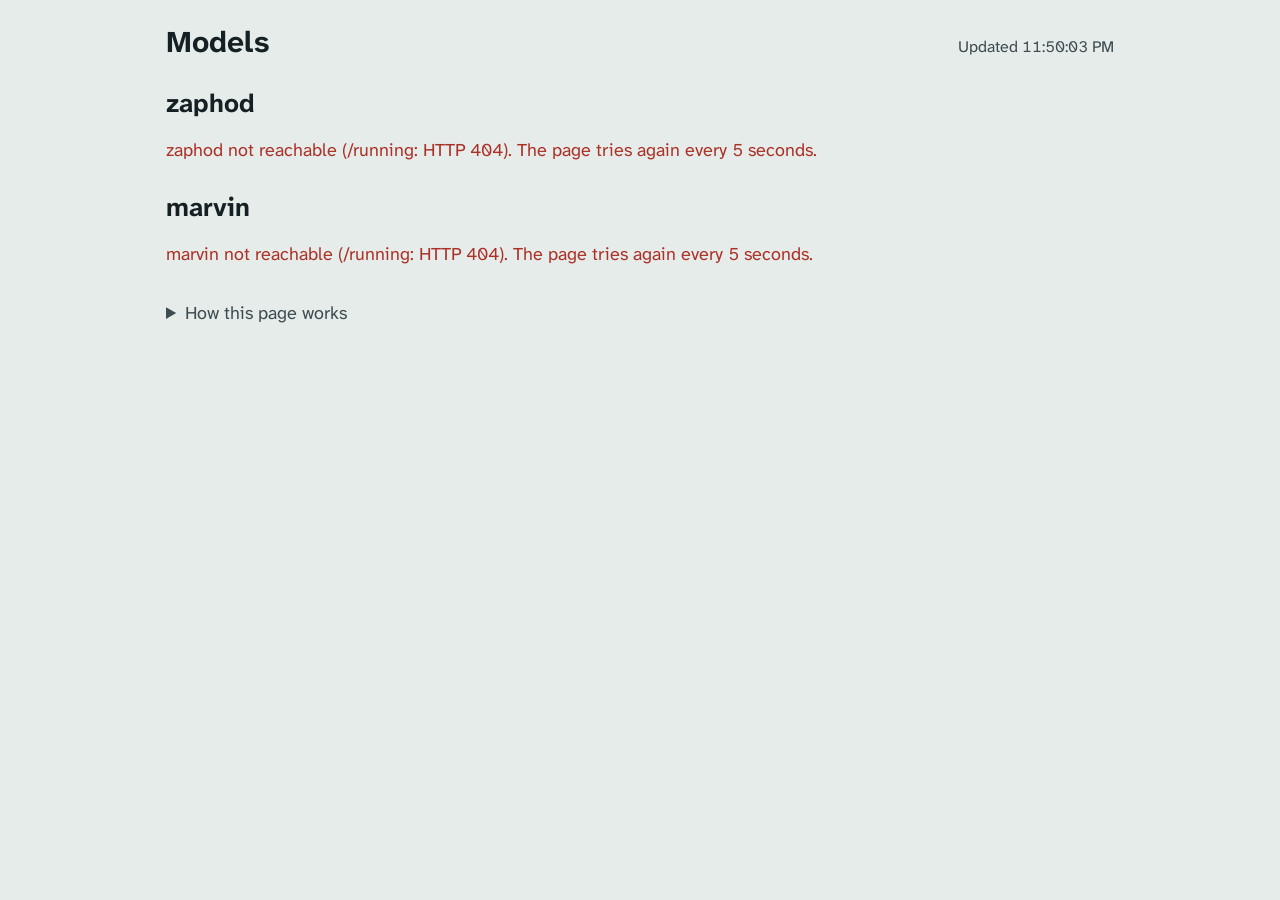
==== commit 92b9caef: "models panel · two machine columns, 3-4 lines per model → by card: a box per card (meter, loaded mod" ====
--- a/hub/models-panel/index.html
+++ b/hub/models-panel/index.html
@@ -14,134 +14,134 @@
   No outside files: plain HTML, CSS and JS, fonts in fonts/. Data from the servers is shown with textContent only.
 -->
 <style>
-/* Atkinson Hyperlegible Next / Mono (Braille Institute; OFL 1.1, fonts/LICENSE-*): letters built to be told apart
-   (I l 1, O 0, rn m), chosen for reading ease. Served from this folder: the browser fetches nothing from outside. */
+/* Atkinson Hyperlegible Next / Mono (Braille Institute; OFL 1.1, fonts/LICENSE-*): letters built to be told apart.
+   Served from this folder: the browser fetches nothing from outside. */
 @font-face { font-family: "Hyperlegible"; font-weight: 400; font-display: swap;
   src: url("fonts/atkinson-hyperlegible-next-latin-400-normal.woff2") format("woff2"); }
 @font-face { font-family: "Hyperlegible"; font-weight: 700; font-display: swap;
   src: url("fonts/atkinson-hyperlegible-next-latin-700-normal.woff2") format("woff2"); }
 @font-face { font-family: "Hyperlegible Mono"; font-weight: 400; font-display: swap;
   src: url("fonts/atkinson-hyperlegible-mono-latin-400-normal.woff2") format("woff2"); }
-/* Instrument panel: pale anodised aluminium, graphite ink, one teal for the meters; green / amber / red only for state */
+/* Layout by card (Daniel 2026-11-18: less text, one thing at a time, easy to find): each card is a box holding its
+   meter, its loaded models and what can load there. Colours: aluminium, graphite, one teal; green/amber/red = state. */
 :root {
-  --base: #e6ecea; --plate: #f7f9f8; --ink: #1f2b2e; --muted: #56656a; --line: #cfd9d7;
-  --teal: #1d6a73; --cell: #cbd8d6; --lamp: #2a9354; --amber: #a86f08; --fault: #b3352b; --inset: #eef2f1;
+  --base: #e6ecea; --plate: #f8faf9; --ink: #142023; --soft: #3d4c51; --line: #c9d4d2;
+  --teal: #1d6a73; --cell: #c6d4d2; --lamp: #23874b; --amber: #9a6406; --fault: #ab3127; --inset: #edf2f1;
 }
 @media (prefers-color-scheme: dark) {
   :root:not([data-theme="light"]) {
-    --base: #11181a; --plate: #192326; --ink: #e1eae9; --muted: #95a5a7; --line: #2b3a3d;
-    --teal: #58b4bd; --cell: #283a3d; --lamp: #4cc27c; --amber: #e3a43c; --fault: #ef6b5f; --inset: #141d1f;
+    --base: #11181a; --plate: #1a2427; --ink: #eef4f3; --soft: #b3c2c4; --line: #2f3f42;
+    --teal: #5fbcc5; --cell: #2a3c3f; --lamp: #4cc27c; --amber: #e8aa44; --fault: #f07266; --inset: #141d1f;
   }
 }
 :root[data-theme="dark"] {
-  --base: #11181a; --plate: #192326; --ink: #e1eae9; --muted: #95a5a7; --line: #2b3a3d;
-  --teal: #58b4bd; --cell: #283a3d; --lamp: #4cc27c; --amber: #e3a43c; --fault: #ef6b5f; --inset: #141d1f;
+  --base: #11181a; --plate: #1a2427; --ink: #eef4f3; --soft: #b3c2c4; --line: #2f3f42;
+  --teal: #5fbcc5; --cell: #2a3c3f; --lamp: #4cc27c; --amber: #e8aa44; --fault: #f07266; --inset: #141d1f;
 }
 * { box-sizing: border-box; }
 html { -webkit-text-size-adjust: 100%; }
 body { margin: 0; background: var(--base); color: var(--ink);
-  font: 16px/1.5 "Hyperlegible", system-ui, sans-serif; font-variant-numeric: tabular-nums; }
+  font: 18px/1.5 "Hyperlegible", system-ui, sans-serif; font-variant-numeric: tabular-nums; }
 code, pre { font-family: "Hyperlegible Mono", ui-monospace, monospace; }
-main { max-width: 1120px; margin: 0 auto; padding: 24px 16px 48px; }
+main { max-width: 980px; margin: 0 auto; padding: 24px 16px 56px; }
 header { display: flex; align-items: baseline; justify-content: space-between; gap: 4px 16px; flex-wrap: wrap; }
-h1 { font-size: 28px; line-height: 1.2; margin: 0; font-weight: 700; }
-.meta { color: var(--muted); font-size: 14px; }
-.machines { display: grid; grid-template-columns: repeat(auto-fit, minmax(min(100%, 500px), 1fr)); gap: 20px; margin-top: 20px;
-  align-items: start; }
-section { background: var(--plate); border: 1px solid var(--line); border-radius: 6px; min-width: 0; }
-/* the faceplate: machine name and its meters */
-.face { padding: 16px 18px 18px; border-bottom: 3px solid var(--teal); }
-section h2 { font-size: 24px; line-height: 1.2; margin: 0 0 2px; font-weight: 700; }
-.sub { color: var(--muted); font-size: 14px; margin: 0 0 14px; }
-.err { color: var(--fault); margin: 12px 18px 16px; }
-.dev + .dev { margin-top: 16px; }
-.dev .top { display: flex; justify-content: space-between; align-items: baseline; gap: 12px; }
-.dev .name { font-weight: 700; }
-.dev .mem { font-size: 15px; }
-.dev .mem b { font-weight: 700; }
-/* segmented meter: one cell per GB, so free memory can be counted */
-.meter { display: flex; gap: 2px; height: 16px; margin: 6px 0 8px; }
+h1 { font-size: 30px; line-height: 1.2; margin: 0; }
+.meta { color: var(--soft); font-size: 16px; }
+.machine { margin-top: 28px; }
+.machine > h2 { font-size: 26px; line-height: 1.2; margin: 0 0 12px; }
+.err { color: var(--fault); }
+.profile { margin: 0 0 12px; padding: 10px 14px; border-left: 4px solid var(--amber); background: var(--plate); }
+.profile b { color: var(--amber); }
+.bays { display: grid; grid-template-columns: 1fr 1fr; gap: 16px; grid-auto-flow: row dense; }
+.bays > .panel { grid-column: 1 / -1; margin-top: 0; }
+.note { font-size: 16px; color: var(--soft); margin: 2px 0 0; }
+.bay { background: var(--plate); border: 1px solid var(--line); border-top: 4px solid var(--teal); border-radius: 4px;
+  padding: 14px 16px 16px; min-width: 0; }
+.bay.wide { grid-column: 1 / -1; }
+.bay h3 { font-size: 21px; margin: 0; display: flex; flex-wrap: wrap; justify-content: space-between; align-items: baseline; gap: 0 12px; }
+.bay h3 .free { font-size: 18px; font-weight: 400; color: var(--soft); }
+.bay h3 .free b { color: var(--ink); font-size: 21px; }
+/* one block per GB, so free memory can be counted */
+.meter { display: flex; gap: 2px; height: 18px; margin: 8px 0 4px; }
 .meter.fine { gap: 1px; }
 .meter i { flex: 1 1 0; min-width: 1px; background: var(--cell); border-radius: 1px; }
 .meter i.on { background: var(--teal); }
 .meter i.part { background: linear-gradient(90deg, var(--teal) var(--p), var(--cell) var(--p)); }
-.read { display: flex; flex-wrap: wrap; gap: 2px 20px; font-size: 14px; color: var(--muted); margin: 0; }
-.read div { display: flex; gap: 6px; }
-.read dt { margin: 0; }
-.read dd { margin: 0; color: var(--ink); }
-.profile { margin: 14px 0 0; padding: 8px 10px; border-left: 3px solid var(--amber); background: var(--inset); font-size: 15px; }
-.profile b { color: var(--amber); }
-/* model list */
-.list { padding: 4px 18px 10px; }
+.label { font-size: 16px; color: var(--soft); margin: 14px 0 2px; }
 ul.models { list-style: none; margin: 0; padding: 0; }
-ul.models li { display: grid; grid-template-columns: 14px 1fr auto; gap: 4px 12px; align-items: start;
-  padding: 12px 0; border-top: 1px solid var(--line); }
-ul.models:first-child > li:first-child { border-top: 0; }
-.lamp { width: 12px; height: 12px; border-radius: 50%; margin-top: 6px; background: transparent;
-  border: 2px solid var(--muted); }
-.lamp.ready { background: var(--lamp); border-color: var(--lamp); box-shadow: 0 0 0 3px color-mix(in srgb, var(--lamp) 22%, transparent); }
-.lamp.starting, .lamp.stopping, .lamp.loading, .lamp.unloading { background: var(--amber); border-color: var(--amber);
-  animation: blink 0.9s steps(2, jump-none) infinite; }
+ul.models li { display: flex; align-items: center; gap: 12px; padding: 8px 0; border-top: 1px solid var(--line); }
+ul.models li:first-child { border-top: 0; }
+.lamp { flex: none; width: 14px; height: 14px; border-radius: 50%; background: var(--lamp);
+  box-shadow: 0 0 0 3px color-mix(in srgb, var(--lamp) 22%, transparent); }
+.lamp.busy { background: var(--amber); box-shadow: none; animation: blink 0.9s steps(2, jump-none) infinite; }
 @keyframes blink { 50% { opacity: .25; } }
 @media (prefers-reduced-motion: reduce) { .lamp { animation: none !important; } }
-.mid { min-width: 0; }
-.idline { display: flex; flex-wrap: wrap; align-items: baseline; gap: 2px 8px; }
-.id { font-weight: 700; font-size: 17px; }
-.card { font-size: 13px; padding: 0 7px; border: 1px solid var(--line); border-radius: 3px; color: var(--muted); }
-.state { color: var(--muted); font-size: 14px; }
-.desc { color: var(--muted); font-size: 14px; overflow-wrap: anywhere; }
-.speed { font-size: 14px; }
-.speed span { color: var(--muted); }
-button { font: inherit; font-size: 15px; font-weight: 700; padding: 6px 14px; border-radius: 4px; cursor: pointer;
-  min-width: 84px; background: transparent; border: 1.5px solid var(--teal); color: var(--teal); }
-button.unload { border-color: var(--line); color: var(--muted); }
-button.unload:hover:not(:disabled), button.unload:focus-visible { border-color: var(--fault); color: var(--fault); }
-button:hover:not(:disabled) { background: color-mix(in srgb, currentColor 10%, transparent); }
+.name { flex: 1; min-width: 0; font: inherit; font-weight: 700; font-size: 19px; text-align: left; background: none; border: 0;
+  padding: 0; color: var(--ink); cursor: pointer; overflow-wrap: anywhere; }
+.name:hover { text-decoration: underline; text-underline-offset: 3px; }
+.state { color: var(--amber); font-size: 16px; }
+.empty { color: var(--soft); margin: 6px 0 0; }
+.chips { display: flex; flex-wrap: wrap; gap: 8px; margin-top: 6px; }
+.chip { font: inherit; font-size: 17px; padding: 4px 12px; border-radius: 4px; border: 1px solid var(--line);
+  background: var(--inset); color: var(--ink); cursor: pointer; }
+.chip:hover { border-color: var(--teal); }
+.chip[aria-pressed="true"], .name[aria-pressed="true"] { outline: 2px solid var(--teal); outline-offset: 2px; }
+button.act { font: inherit; font-size: 17px; font-weight: 700; padding: 6px 16px; border-radius: 4px; cursor: pointer;
+  min-width: 96px; background: transparent; border: 1.5px solid var(--teal); color: var(--teal); }
+button.act.unload { border-color: var(--line); color: var(--soft); }
+button.act.unload:hover:not(:disabled), button.act.unload:focus-visible { border-color: var(--fault); color: var(--fault); }
+button.act:hover:not(:disabled) { background: color-mix(in srgb, currentColor 10%, transparent); }
 button:disabled { opacity: .45; cursor: default; }
 :focus-visible { outline: 2px solid var(--teal); outline-offset: 2px; }
-summary { cursor: pointer; color: var(--muted); padding: 8px 0; font-size: 15px; }
-summary:hover { color: var(--ink); }
-details.off { border-top: 1px solid var(--line); }
-details.cfg { grid-column: 2 / -1; margin: 0; min-width: 0; }
-details.cfg summary { padding: 2px 0; font-size: 14px; }
-details.cfg dl { display: grid; grid-template-columns: 9em 1fr; gap: 6px 12px; margin: 8px 0 4px; font-size: 14px; }
-details.cfg dt { color: var(--muted); }
-details.cfg dd { margin: 0; min-width: 0; overflow-wrap: anywhere; }
+/* the details panel: one model at a time, below the cards */
+.panel { margin-top: 16px; background: var(--plate); border: 2px solid var(--teal); border-radius: 4px; padding: 16px 18px 18px; }
+.panel .top { display: flex; justify-content: space-between; align-items: flex-start; gap: 12px; }
+.panel h3 { font-size: 24px; margin: 0; }
+.panel .where { color: var(--soft); margin: 2px 0 0; }
+.panel .close { font: inherit; font-size: 16px; background: none; border: 1px solid var(--line); border-radius: 4px;
+  padding: 4px 12px; color: var(--soft); cursor: pointer; }
+.panel .what { margin: 12px 0; max-width: 70ch; }
+.panel .warn { margin: 0 0 12px; padding: 8px 12px; border-left: 4px solid var(--amber); background: var(--inset); max-width: 70ch; }
+.panel .line { margin: 6px 0; }
+.panel details { margin-top: 14px; }
+.panel summary { cursor: pointer; color: var(--soft); }
+.panel dl { display: grid; grid-template-columns: 9em 1fr; gap: 8px 14px; margin: 12px 0 0; font-size: 16px; }
+.panel dt { color: var(--soft); }
+.panel dd { margin: 0; min-width: 0; overflow-wrap: anywhere; }
 pre { margin: 0; padding: 10px; border-radius: 4px; background: var(--inset); border: 1px solid var(--line);
-  font-size: 13px; line-height: 1.5; white-space: pre-wrap; overflow-wrap: anywhere; }
-@media (max-width: 560px) {
-  h1 { font-size: 24px; }
-  .face { padding: 14px 14px 16px; }
-  .list { padding: 4px 14px 8px; }
-  .read { display: grid; grid-template-columns: 1fr 1fr; gap: 2px 12px; }
-  details.cfg { grid-column: 1 / -1; }
-  details.cfg dl { grid-template-columns: 1fr; gap: 2px; }
-  details.cfg dd { margin-bottom: 8px; }
-}
-footer { margin-top: 24px; color: var(--muted); font-size: 14px; max-width: 72ch; }
-footer p { margin: 6px 0; }
-footer code { font-size: 13px; }
+  font-size: 14px; line-height: 1.5; white-space: pre-wrap; overflow-wrap: anywhere; }
+footer { margin-top: 32px; }
+footer summary { cursor: pointer; color: var(--soft); }
+footer p { max-width: 70ch; margin: 10px 0; }
 .toast { position: fixed; left: 16px; right: 16px; bottom: 16px; max-width: 560px; margin: 0 auto; padding: 12px 16px;
-  border-radius: 4px; background: var(--ink); color: var(--plate); font-size: 15px; display: none; }
+  border-radius: 4px; background: var(--ink); color: var(--plate); display: none; }
+@media (max-width: 640px) {
+  body { font-size: 17px; }
+  h1 { font-size: 26px; }
+  .bays { grid-template-columns: 1fr; }
+  .panel dl { grid-template-columns: 1fr; gap: 2px; }
+  .panel dd { margin-bottom: 10px; }
+}
 </style>
 </head>
 <body>
 <main>
   <header>
-    <h1>Models on zaphod and marvin</h1>
-    <div class="meta" id="updated">loading…</div>
+    <h1>Models</h1>
+    <div class="meta" id="updated">Reading…</div>
   </header>
-  <div class="machines" id="machines"></div>
+  <div id="machines"></div>
   <footer>
-    <p>Each block in a meter is 1 GB. On marvin the GPU shares the system's memory, so its meter shows both.</p>
-    <p>Load starts a model. llama-swap first unloads any model that cannot run next to it; a model that runs alone
-      (<code>gpt-oss</code>, <code>coder-long</code>, <code>coder-radiance</code>) unloads everything else on zaphod.
-      Unload stops a model and cuts any answer it is writing.</p>
-    <p>Each entry runs on one card, fixed in its config. To use the other card, load that card's entry: details lists
-      them under "same file". Training and image mode are switched with <code>lab training-mode</code> and
-      <code>lab image-mode</code>.</p>
-    <p>Speed is the latest <code>lab speed</code> run in MLflow. The page refreshes every 5 seconds, and waits while a
-      model's details are open.</p>
+    <details>
+      <summary>How this page works</summary>
+      <p>Each box is one card. It shows how much memory is free (one block is 1 GB), the models loaded on that card,
+        and the models that can load there. On marvin the GPU shares the system's memory.</p>
+      <p>Click a model's name to see what it is, its last speed and its full config. Load and Unload ask first.</p>
+      <p>A model runs on one card, fixed in its config. To use the other card, load that card's entry: coder is card 1,
+        coder-2 is card 2. Loading a model can unload others that cannot run next to it; the details say when.</p>
+      <p>Training and image mode are switched with <code>lab training-mode</code> and <code>lab image-mode</code>.
+        The page refreshes every 5 seconds and waits while a model's details are open.</p>
+    </details>
   </footer>
 </main>
 <div class="toast" id="toast" role="status"></div>
@@ -285,151 +285,177 @@
 }
 function fileOf(cmd) { const f = (cmd.match(/(?:^| )-m (\S+)/) || [])[1]; return f ? f.split("/").pop() : ""; }
 
-function details(m, mod, run) {
-  const key = `${m.id}/${mod.id}`;
-  const cfg = configs[m.id];
-  const entry = cfg && cfg.models[mod.id];
-  const cmd = run ? run.cmd : entry ? expand(cfg, entry.cmd) : "";
-  const det = el("details", { class: "cfg" }, el("summary", { text: "details" }));
-  if (openRows.has(key)) det.open = true;
-  det.addEventListener("toggle", () => {
-    if (det.open) openRows.add(key); else { openRows.delete(key); if (!openRows.size) tick(); }
-  });
-  const dl = el("dl");
-  const row = (k, v) => v && dl.append(el("dt", { text: k }), el("dd", {}, v));
-  row("card", cardOf(m, mod, cmd) || (m.id === "marvin" ? "the one GPU (shared memory)" : ""));
-  const ctx = mod.context_length || +((cmd.match(/(?:^| )(?:-c|--ctx-size) (\d+)/) || [])[1] || 0);
-  row("context", ctx ? `${ctx.toLocaleString()} tokens` : "");
-  row("engine", ((mod.meta || {}).llamaswap || {}).upstream || "");
-  const caps = Object.entries(mod.capabilities || {}).filter(([, v]) => v).map(([k]) => k.replace("_", " "));
-  row("can do", caps.join(", "));
-  row("description", mod.description || "");
-  if (cfg && Object.keys(cfg.sets).length) {
-    const mine = Object.entries(cfg.sets).filter(([, e]) => new RegExp(`(^|[^A-Za-z0-9._-])${mod.id.replace(/[.]/g, "\\.")}([^A-Za-z0-9._-]|$)`).test(e));
-    row("routing sets", mine.length ? el("pre", { text: mine.map(([n, e]) => `${n}: ${e}`).join("\n") }) : "in no routing set");
-  }
-  const file = fileOf(cmd);
-  if (cfg && file) { // the same model file in other entries: how to get it on another card
-    const others = Object.entries(cfg.models).filter(([id, e]) => id !== mod.id && fileOf(expand(cfg, e.cmd)) === file)
-      .map(([id, e]) => `${id} (${cardOf(m, { name: "" }, expand(cfg, e.cmd)) || "?"})`);
-    row("same file", others.length ? others.join(", ") : `only this entry (${file})`);
-  }
-  row(run ? "command (running)" : "command", cmd ? el("pre", { text: cmd }) : "");
-  if (entry) row("config", el("pre", { text: entry.block }));
-  else row("config", m.id === "marvin" || cfg ? "not in the config file" : "config file not readable");
-  if (m.id === "marvin") row("note", "config shown is zaphod's repo copy of marvin's file; marvin runs its own checkout (the same after a git pull)");
-  det.append(dl);
-  return det;
-}
-const openRows = new Set();
-
-function hardware(m, d) {
-  const box = el("div", { class: "hw" });
-  const perf = d.perf;
-  if (!perf || !perf.enabled) { box.append(el("div", { class: "desc", text: "No hardware readings from llama-swap." })); return box; }
-  const gpus = last(perf.gpu_stats, "id").sort((a, b) => a.id - b.id);
-  if (m.id === "marvin") { // the GPU uses system memory (GTT); its own VRAM is a 512 MB carve-out, not shown
-    const sys = Array.isArray(perf.sys_stats) ? perf.sys_stats[perf.sys_stats.length - 1] : perf.sys_stats;
-    const g = gpus[0];
-    if (sys) box.append(device("Memory, GPU and system", sys.mem_used_mb, sys.mem_total_mb, g));
-  } else {
-    gpus.forEach((g, i) => box.append(device(m.cards[i] ? m.cards[i][0].toUpperCase() + m.cards[i].slice(1) : g.name,
-      g.mem_used_mb, g.mem_total_mb, g)));
-  }
-  return box;
-}
-function device(name, used, total, g) {
+let open = null; // {machine, id}: the model whose details are open
+
+function bayKey(card) { return card === "both cards" ? "both" : card || "other"; }
+
+function meter(used, total) {
   const usedGb = used / 1024, totalGb = total / 1024, cells = Math.max(1, Math.round(totalGb));
-  const meter = el("div", { class: "meter" + (cells > 64 ? " fine" : ""), role: "img",
-    "aria-label": `${name}: ${usedGb.toFixed(1)} of ${totalGb.toFixed(1)} GB used` });
+  const box = el("div", { class: "meter" + (cells > 64 ? " fine" : ""), role: "img",
+    "aria-label": `${usedGb.toFixed(1)} of ${totalGb.toFixed(1)} GB used` });
   for (let i = 0; i < cells; i++) {
     const fill = Math.min(1, Math.max(0, usedGb - i));
     const c = el("i", { class: fill >= 1 ? "on" : fill > 0 ? "part" : "" });
     if (fill > 0 && fill < 1) c.style.setProperty("--p", `${Math.round(fill * 100)}%`);
-    meter.append(c);
-  }
-  const read = el("dl", { class: "read" });
-  const pair = (k, v) => read.append(el("div", {}, el("dt", { text: k }), el("dd", { text: v })));
-  pair("free", `${Math.max(0, totalGb - usedGb).toFixed(1)} GB`);
-  if (g) {
-    pair("temperature", `${g.temp_c} °C`);
-    pair("busy", `${g.gpu_util_pct}%`);
-    pair("power", `${Math.round(g.power_draw_w)} W`);
-  }
-  return el("div", { class: "dev" },
-    el("div", { class: "top" }, el("span", { class: "name", text: name }),
-      el("span", { class: "mem" }, el("b", { text: usedGb.toFixed(1) }), ` of ${totalGb.toFixed(1)} GB used`)),
-    meter, read);
-}
-
-function modelRow(m, mod, run) {
-  const key = `${m.id}/${mod.id}`;
-  const p = pending[key];
-  const st = p || (run ? run.state : "unloaded");
-  const loaded = !!run && !p;
+    box.append(c);
+  }
+  return box;
+}
+
+function bay(m, title, mem, loaded, canLoad, wide, note) {
+  const b = el("div", { class: "bay" + (wide ? " wide" : "") });
+  const h = el("h3", {}, el("span", { text: title }));
+  if (mem) h.append(el("span", { class: "free" }, el("b", { text: gb(Math.max(0, mem.total - mem.used)) }), " GB free"));
+  b.append(h);
+  if (mem) b.append(meter(mem.used, mem.total));
+  if (note) b.append(el("p", { class: "note", text: note }));
+  if (loaded.length || !wide) b.append(el("div", { class: "label", text: "Loaded" }));
+  if (loaded.length) {
+    const ul = el("ul", { class: "models" });
+    for (const { mod, run } of loaded) {
+      const key = `${m.id}/${mod.id}`, p = pending[key], busy = p || (run && run.state !== "ready");
+      const btn = el("button", { class: "act unload", onclick: () => unload(m, mod) }, "Unload");
+      if (busy) btn.disabled = true;
+      ul.append(el("li", {},
+        el("span", { class: "lamp" + (busy ? " busy" : ""), title: busy ? (p || run.state) : "loaded" }),
+        el("button", { class: "name", "aria-pressed": String(isOpen(m, mod)), onclick: () => toggle(m, mod) }, mod.id),
+        busy ? el("span", { class: "state", text: p || run.state }) : null, btn));
+    }
+    b.append(ul);
+  } else if (!wide) b.append(el("p", { class: "empty", text: "Nothing loaded here." }));
+  if (canLoad.length) {
+    b.append(el("div", { class: "label", text: "Can load here" }));
+    const chips = el("div", { class: "chips" });
+    for (const mod of canLoad) {
+      const p = pending[`${m.id}/${mod.id}`];
+      chips.append(el("button", { class: "chip", "aria-pressed": String(isOpen(m, mod)), onclick: () => toggle(m, mod) },
+        p ? `${mod.id} (${p})` : mod.id));
+    }
+    b.append(chips);
+  }
+  return b;
+}
+const isOpen = (m, mod) => !!open && open.machine === m.id && open.id === mod.id;
+function toggle(m, mod) {
+  open = isOpen(m, mod) ? null : { machine: m.id, id: mod.id };
+  render(); stamp();
+  const p = document.querySelector(".panel");
+  if (p) p.scrollIntoView({ block: "nearest", behavior: matchMedia("(prefers-reduced-motion: reduce)").matches ? "auto" : "smooth" });
+}
+
+function machineView(m) {
+  const d = state[m.id];
+  const sec = el("section", { class: "machine" }, el("h2", { text: m.id }));
+  if (!d) { sec.append(el("p", { class: "empty", text: "Reading…" })); return sec; }
+  if (d.error) { sec.append(el("p", { class: "err", text: `${d.error}. The page tries again every 5 seconds.` })); return sec; }
+  const act = d.profiles && d.profiles.active;
+  if (act) {
+    const pr = (d.profiles.profiles || []).find(x => x.id === act);
+    sec.append(el("div", { class: "profile" }, "Profile on: ", el("b", { text: act }), pr ? `. ${pr.description}` : ""));
+  }
+  const runs = Object.fromEntries(d.running.map(r => [r.model, r]));
+  const cfg = configs[m.id];
+  const groups = {};
+  for (const mod of d.models.filter(x => !x.id.includes("/"))) { // peers are shown under their own machine
+    const run = runs[mod.id], entry = cfg && cfg.models[mod.id];
+    const card = m.id === "zaphod" ? cardOf(m, mod, run ? run.cmd : entry ? expand(cfg, entry.cmd) : "") : "GPU";
+    const g = groups[bayKey(card)] = groups[bayKey(card)] || { loaded: [], canLoad: [] };
+    if (run || pending[`${m.id}/${mod.id}`] === "loading") g.loaded.push({ mod, run }); else g.canLoad.push(mod);
+  }
+  const perf = d.perf && d.perf.enabled ? d.perf : null;
+  const bays = el("div", { class: "bays" });
+  const g = k => groups[k] || { loaded: [], canLoad: [] };
+  const openMod = open && open.machine === m.id && d.models.find(x => x.id === open.id);
+  const openBay = openMod && Object.keys(groups).find(k => [...groups[k].loaded.map(x => x.mod), ...groups[k].canLoad].includes(openMod));
+  const add = (key, b) => { // the open model's details go right after its own box (dense grid keeps the cards side by side)
+    bays.append(b);
+    if (openMod && openBay === key) bays.append(panel(m, openMod, runs[openMod.id]));
+  };
+  if (m.id === "zaphod") {
+    const gpus = perf ? last(perf.gpu_stats, "id").sort((a, b) => a.id - b.id) : [];
+    const mem = i => gpus[i] ? { used: gpus[i].mem_used_mb, total: gpus[i].mem_total_mb } : null;
+    add("card 1", bay(m, "Card 1", mem(0), g("card 1").loaded, g("card 1").canLoad));
+    add("card 2", bay(m, "Card 2", mem(1), g("card 2").loaded, g("card 2").canLoad));
+    const both = g("both");
+    if (both.loaded.length || both.canLoad.length) add("both", bay(m, "Both cards", null, both.loaded, both.canLoad, true));
+    const other = g("other");
+    if (other.loaded.length || other.canLoad.length) add("other", bay(m, "Tests, no card", null, other.loaded, other.canLoad, true));
+  } else {
+    const sys = perf && (Array.isArray(perf.sys_stats) ? perf.sys_stats[perf.sys_stats.length - 1] : perf.sys_stats);
+    add("GPU", bay(m, "GPU", sys ? { used: sys.mem_used_mb, total: sys.mem_total_mb } : null,
+      g("GPU").loaded, g("GPU").canLoad, true, "Memory shared with the system"));
+  }
+  sec.append(bays);
+  return sec;
+}
+
+function panel(m, mod, run) {
+  const key = `${m.id}/${mod.id}`, p = pending[key];
+  const cfg = configs[m.id], entry = cfg && cfg.models[mod.id];
+  const cmd = run ? run.cmd : entry ? expand(cfg, entry.cmd) : "";
+  const card = m.id === "zaphod" ? cardOf(m, mod, cmd) : "";
+  const loaded = !!run;
+  const alone = /runs alone/i.test(`${mod.name || ""} ${mod.description || ""}`);
+  const btn = loaded ? el("button", { class: "act unload", onclick: () => unload(m, mod) }, "Unload")
+    : el("button", { class: "act", onclick: () => load(m, mod) }, "Load");
+  if (p || (run && run.state !== "ready")) btn.disabled = true;
+  const box = el("div", { class: "panel", role: "region", "aria-label": `${mod.id} details` });
+  box.append(el("div", { class: "top" },
+    el("div", {}, el("h3", { text: mod.id }),
+      el("p", { class: "where", text: `${m.id}${card ? ", " + card : ""}, ${loaded ? "loaded" : "not loaded"}` })),
+    el("button", { class: "close", onclick: () => { open = null; render(); stamp(); } }, "Close")));
+  let name = mod.name || "";
+  if (card) name = name.replace(new RegExp(`,?\\s*${card}\\b`, "i"), "").replace(/\s*,\s*$/, "").replace(/,\s*,/, ",");
+  const what = [name, mod.description].filter(Boolean).join(". ");
+  if (what) box.append(el("p", { class: "what", text: what }));
+  if (!loaded) box.append(el("p", { class: "warn", text: alone
+    ? `This model runs alone: loading it unloads every other model on ${m.id}, including document search and speech.`
+    : m.id === "marvin" ? "marvin runs one model at a time: loading this unloads the one loaded now."
+    : "Loading it unloads any model that cannot run next to it (see its routing sets under Show config)." }));
+  box.append(btn);
   const sp = speeds[key];
-  const cfg = configs[m.id], entry = cfg && cfg.models[mod.id];
-  const card = cardOf(m, mod, run ? run.cmd : entry ? expand(cfg, entry.cmd) : "");
-  let desc = mod.name && mod.name !== mod.id ? mod.name : "";
-  if (card) desc = desc.replace(new RegExp(`,?\\s*${card}\\b`, "i"), "").replace(/\s*,\s*$/, "").replace(/,\s*,/, ",");
-  const speed = sp ? el("div", { class: "speed" }, `${sp.w.toFixed(1)} tok/s writing, ${Math.round(sp.r)} reading 32K `,
-    el("span", { text: `(${new Date(sp.t).toLocaleDateString(undefined, { month: "short", day: "numeric" })})` })) : null;
-  const btn = loaded || st === "unloading"
-    ? el("button", { class: "unload", onclick: () => unload(m, mod) }, "Unload")
-    : el("button", { onclick: () => load(m, mod) }, "Load");
-  if (p || (run && run.state !== "ready")) btn.disabled = true;
-  const label = { starting: "starting", stopping: "stopping", loading: "loading", unloading: "unloading" }[st] || "";
-  return el("li", {},
-    el("span", { class: `lamp ${st}`, title: st === "ready" ? "loaded" : st }),
-    el("div", { class: "mid" },
-      el("div", { class: "idline" }, el("span", { class: "id", text: mod.id }), card ? el("span", { class: "card", text: card }) : null,
-        label ? el("span", { class: "state", text: label }) : null),
-      desc ? el("div", { class: "desc", text: desc }) : null, speed),
-    btn, details(m, mod, run));
+  if (sp) box.append(el("p", { class: "line", text:
+    `Last speed test: ${sp.w.toFixed(1)} tokens a second writing, ${Math.round(sp.r)} reading a 32K prompt ` +
+    `(${new Date(sp.t).toLocaleDateString(undefined, { month: "short", day: "numeric" })}).` }));
+  const ctx = mod.context_length || +((cmd.match(/(?:^| )(?:-c|--ctx-size) (\d+)/) || [])[1] || 0);
+  if (ctx) box.append(el("p", { class: "line", text: `Context: ${ctx.toLocaleString()} tokens.` }));
+  const file = fileOf(cmd);
+  if (cfg && file && m.id === "zaphod") {
+    const others = Object.entries(cfg.models).filter(([id, e]) => id !== mod.id && fileOf(expand(cfg, e.cmd)) === file)
+      .map(([id, e]) => `${id} (${cardOf(m, { name: "" }, expand(cfg, e.cmd)) || "?"})`);
+    if (others.length) box.append(el("p", { class: "line", text: `Same model on: ${others.join(", ")}.` }));
+  }
+  const more = el("details", {}, el("summary", { text: "Show config" }));
+  const dl = el("dl");
+  const row = (k, v) => v && dl.append(el("dt", { text: k }), el("dd", {}, v));
+  row("engine", ((mod.meta || {}).llamaswap || {}).upstream || "");
+  const caps = Object.entries(mod.capabilities || {}).filter(([, v]) => v).map(([k]) => k.replace("_", " "));
+  row("can do", caps.join(", "));
+  if (cfg && Object.keys(cfg.sets).length) {
+    const mine = Object.entries(cfg.sets).filter(([, e]) => new RegExp(`(^|[^A-Za-z0-9._-])${mod.id.replace(/[.]/g, "\\.")}([^A-Za-z0-9._-]|$)`).test(e));
+    row("routing sets", mine.length ? el("pre", { text: mine.map(([n, e]) => `${n}: ${e}`).join("\n") }) : "in no routing set");
+  }
+  row(run ? "command (running)" : "command", cmd ? el("pre", { text: cmd }) : "");
+  row("config", entry ? el("pre", { text: entry.block }) : "not in the config file");
+  if (m.id === "marvin") row("note", "This is zaphod's copy of marvin's config file; marvin runs the same file after a git pull.");
+  more.append(dl);
+  box.append(more);
+  return box;
 }
 
 function render() {
-  const root = document.getElementById("machines");
-  root.replaceChildren();
-  for (const m of MACHINES) {
-    const d = state[m.id];
-    const face = el("div", { class: "face" }, el("h2", { text: m.id }), el("p", { class: "sub", text: m.sub }));
-    const sec = el("section", {}, face);
-    if (!d) { face.append(el("div", { class: "desc", text: "Reading…" })); root.append(sec); continue; }
-    if (d.error) { sec.append(el("div", { class: "err", text: d.error })); root.append(sec); continue; }
-    face.append(hardware(m, d));
-    const act = d.profiles && d.profiles.active;
-    if (act) {
-      const pr = (d.profiles.profiles || []).find(x => x.id === act);
-      face.append(el("div", { class: "profile" }, "Profile on: ", el("b", { text: act }), pr ? `. ${pr.description}` : ""));
-    }
-    const runs = Object.fromEntries(d.running.map(r => [r.model, r]));
-    const mods = d.models.filter(x => !x.id.includes("/")); // peers (marvin/big on zaphod) are listed under their machine
-    const on = mods.filter(x => runs[x.id] || pending[`${m.id}/${x.id}`]);
-    const off = mods.filter(x => !on.includes(x));
-    const list = el("div", { class: "list" });
-    sec.append(list);
-    const ul = el("ul", { class: "models" });
-    on.forEach(x => ul.append(modelRow(m, x, runs[x.id])));
-    list.append(ul);
-    if (!on.length) list.append(el("p", { class: "desc", text: "Nothing is loaded. Load a model from the list below." }));
-    const det = el("details", { class: "off" }, el("summary", { text: `${off.length} more, not loaded` }));
-    const ul2 = el("ul", { class: "models" });
-    off.forEach(x => ul2.append(modelRow(m, x, null)));
-    det.append(ul2);
-    if (openDetails.has(m.id)) det.open = true;
-    det.addEventListener("toggle", () => det.open ? openDetails.add(m.id) : openDetails.delete(m.id));
-    if (off.length) list.append(det);
-    root.append(sec);
-  }
-}
-const openDetails = new Set();
+  document.getElementById("machines").replaceChildren(...MACHINES.map(machineView));
+}
+function stamp() {
+  document.getElementById("updated").textContent = open ? "Paused while details are open"
+    : "Updated " + new Date().toLocaleTimeString([], { hour: "numeric", minute: "2-digit", second: "2-digit" });
+}
 
 async function load(m, mod) {
   const alone = /runs alone/i.test(`${mod.name || ""} ${mod.description || ""}`);
   const msg = alone
     ? `Load ${mod.id} on ${m.id}?\n\nIt runs alone: every other model on ${m.id} unloads, including document search and speech.`
-    : `Load ${mod.id} on ${m.id}?\n\nllama-swap unloads any model that cannot run next to it.`;
+    : `Load ${mod.id} on ${m.id}?\n\nModels that cannot run next to it unload.`;
   if (!confirm(msg)) return;
   const key = `${m.id}/${mod.id}`;
   pending[key] = "loading"; render();
@@ -439,7 +465,7 @@
   } catch (e) {
     toast(`${mod.id} did not load on ${m.id} (${e.message}). Its log is on the machine: docker compose logs in ~/llama-swap.`);
   } finally {
-    delete pending[key]; await tick();
+    delete pending[key]; await tick(true);
   }
 }
 
@@ -461,27 +487,20 @@
   } catch (e) {
     toast(`${mod.id} did not unload on ${m.id} (${e.message}).`);
   } finally {
-    delete pending[key]; await tick();
-  }
-}
-
-function renderIfChanged() { // no redraw while a model's details are open, so they and selected text stay put
-  if (openRows.size) {
-    document.getElementById("updated").textContent = "Paused while details are open";
-    return;
-  }
-  render();
-  document.getElementById("updated").textContent = "Updated " + new Date().toLocaleTimeString([], { hour: "numeric", minute: "2-digit", second: "2-digit" });
-}
-async function tick() {
+    delete pending[key]; await tick(true);
+  }
+}
+
+async function tick(force) {
   await Promise.all(MACHINES.map(readMachine));
-  renderIfChanged();
+  if (!open || force) render(); // no redraw while details are open, so they and selected text stay put
+  stamp();
 }
 (async () => {
   await Promise.all([readConfigs(), readSpeeds()]);
-  await tick();
+  await tick(true);
   setInterval(tick, 5000);
-  setInterval(async () => { await Promise.all([readSpeeds(), readConfigs()]); renderIfChanged(); }, 300000);
+  setInterval(async () => { await Promise.all([readSpeeds(), readConfigs()]); if (!open) render(); }, 300000);
 })();
 </script>
 </body>
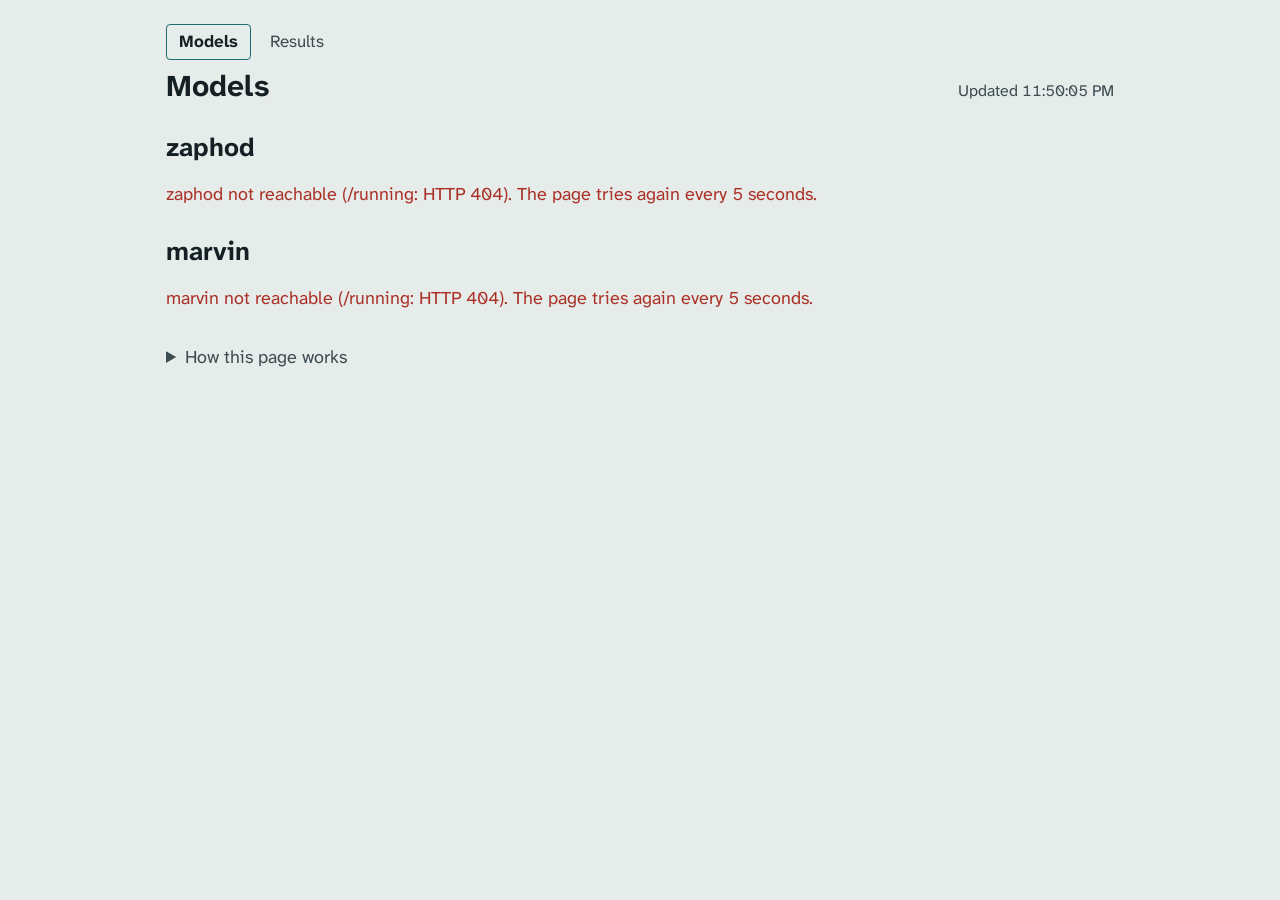
==== commit 2a38607c: "results page · MLflow only (its own UI) → https://models.ai.dopamine911.com/results: one test at a t" ====
--- a/hub/models-panel/index.html
+++ b/hub/models-panel/index.html
@@ -13,36 +13,9 @@
   config files, read-only (config/zaphod.yaml, config/marvin.yaml) for each model's details.
   No outside files: plain HTML, CSS and JS, fonts in fonts/. Data from the servers is shown with textContent only.
 -->
+<link rel="stylesheet" href="common.css">
 <style>
-/* Atkinson Hyperlegible Next / Mono (Braille Institute; OFL 1.1, fonts/LICENSE-*): letters built to be told apart.
-   Served from this folder: the browser fetches nothing from outside. */
-@font-face { font-family: "Hyperlegible"; font-weight: 400; font-display: swap;
-  src: url("fonts/atkinson-hyperlegible-next-latin-400-normal.woff2") format("woff2"); }
-@font-face { font-family: "Hyperlegible"; font-weight: 700; font-display: swap;
-  src: url("fonts/atkinson-hyperlegible-next-latin-700-normal.woff2") format("woff2"); }
-@font-face { font-family: "Hyperlegible Mono"; font-weight: 400; font-display: swap;
-  src: url("fonts/atkinson-hyperlegible-mono-latin-400-normal.woff2") format("woff2"); }
-/* Layout by card (Daniel 2026-11-18: less text, one thing at a time, easy to find): each card is a box holding its
-   meter, its loaded models and what can load there. Colours: aluminium, graphite, one teal; green/amber/red = state. */
-:root {
-  --base: #e6ecea; --plate: #f8faf9; --ink: #142023; --soft: #3d4c51; --line: #c9d4d2;
-  --teal: #1d6a73; --cell: #c6d4d2; --lamp: #23874b; --amber: #9a6406; --fault: #ab3127; --inset: #edf2f1;
-}
-@media (prefers-color-scheme: dark) {
-  :root:not([data-theme="light"]) {
-    --base: #11181a; --plate: #1a2427; --ink: #eef4f3; --soft: #b3c2c4; --line: #2f3f42;
-    --teal: #5fbcc5; --cell: #2a3c3f; --lamp: #4cc27c; --amber: #e8aa44; --fault: #f07266; --inset: #141d1f;
-  }
-}
-:root[data-theme="dark"] {
-  --base: #11181a; --plate: #1a2427; --ink: #eef4f3; --soft: #b3c2c4; --line: #2f3f42;
-  --teal: #5fbcc5; --cell: #2a3c3f; --lamp: #4cc27c; --amber: #e8aa44; --fault: #f07266; --inset: #141d1f;
-}
-* { box-sizing: border-box; }
-html { -webkit-text-size-adjust: 100%; }
-body { margin: 0; background: var(--base); color: var(--ink);
-  font: 18px/1.5 "Hyperlegible", system-ui, sans-serif; font-variant-numeric: tabular-nums; }
-code, pre { font-family: "Hyperlegible Mono", ui-monospace, monospace; }
+/* models page; fonts, colours and base text are in common.css */
 main { max-width: 980px; margin: 0 auto; padding: 24px 16px 56px; }
 header { display: flex; align-items: baseline; justify-content: space-between; gap: 4px 16px; flex-wrap: wrap; }
 h1 { font-size: 30px; line-height: 1.2; margin: 0; }
@@ -92,7 +65,6 @@
 button.act.unload:hover:not(:disabled), button.act.unload:focus-visible { border-color: var(--fault); color: var(--fault); }
 button.act:hover:not(:disabled) { background: color-mix(in srgb, currentColor 10%, transparent); }
 button:disabled { opacity: .45; cursor: default; }
-:focus-visible { outline: 2px solid var(--teal); outline-offset: 2px; }
 /* the details panel: one model at a time, below the cards */
 .panel { margin-top: 16px; background: var(--plate); border: 2px solid var(--teal); border-radius: 4px; padding: 16px 18px 18px; }
 .panel .top { display: flex; justify-content: space-between; align-items: flex-start; gap: 12px; }
@@ -126,6 +98,7 @@
 </head>
 <body>
 <main>
+  <nav class="top-nav" aria-label="Lab pages"><a href="./" aria-current="page">Models</a><a href="results">Results</a></nav>
   <header>
     <h1>Models</h1>
     <div class="meta" id="updated">Reading…</div>
--- a/hub/models-panel/common.css
+++ b/hub/models-panel/common.css
@@ -0,0 +1,38 @@
+/* Shared by the lab's pages (index.html: models, results.html: results). Fonts, colours, base text.
+   Change a colour here and both pages follow. */
+/* Atkinson Hyperlegible Next / Mono (Braille Institute; OFL 1.1, fonts/LICENSE-*): letters built to be told apart.
+   Served from this folder: the browser fetches nothing from outside. */
+@font-face { font-family: "Hyperlegible"; font-weight: 400; font-display: swap;
+  src: url("fonts/atkinson-hyperlegible-next-latin-400-normal.woff2") format("woff2"); }
+@font-face { font-family: "Hyperlegible"; font-weight: 700; font-display: swap;
+  src: url("fonts/atkinson-hyperlegible-next-latin-700-normal.woff2") format("woff2"); }
+@font-face { font-family: "Hyperlegible Mono"; font-weight: 400; font-display: swap;
+  src: url("fonts/atkinson-hyperlegible-mono-latin-400-normal.woff2") format("woff2"); }
+/* Layout by card (Daniel 2026-11-18: less text, one thing at a time, easy to find): each card is a box holding its
+   meter, its loaded models and what can load there. Colours: aluminium, graphite, one teal; green/amber/red = state. */
+:root {
+  --base: #e6ecea; --plate: #f8faf9; --ink: #142023; --soft: #3d4c51; --line: #c9d4d2;
+  --teal: #1d6a73; --cell: #c6d4d2; --lamp: #23874b; --amber: #9a6406; --fault: #ab3127; --inset: #edf2f1;
+}
+@media (prefers-color-scheme: dark) {
+  :root:not([data-theme="light"]) {
+    --base: #11181a; --plate: #1a2427; --ink: #eef4f3; --soft: #b3c2c4; --line: #2f3f42;
+    --teal: #5fbcc5; --cell: #2a3c3f; --lamp: #4cc27c; --amber: #e8aa44; --fault: #f07266; --inset: #141d1f;
+  }
+}
+:root[data-theme="dark"] {
+  --base: #11181a; --plate: #1a2427; --ink: #eef4f3; --soft: #b3c2c4; --line: #2f3f42;
+  --teal: #5fbcc5; --cell: #2a3c3f; --lamp: #4cc27c; --amber: #e8aa44; --fault: #f07266; --inset: #141d1f;
+}
+* { box-sizing: border-box; }
+html { -webkit-text-size-adjust: 100%; }
+body { margin: 0; background: var(--base); color: var(--ink);
+  font: 18px/1.5 "Hyperlegible", system-ui, sans-serif; font-variant-numeric: tabular-nums; }
+code, pre { font-family: "Hyperlegible Mono", ui-monospace, monospace; }
+:focus-visible { outline: 2px solid var(--teal); outline-offset: 2px; }
+/* page header with the links between the pages */
+.top-nav { display: flex; gap: 6px; margin: 0 0 8px; }
+.top-nav a { color: var(--soft); text-decoration: none; font-size: 17px; padding: 4px 12px; border-radius: 4px;
+  border: 1px solid transparent; }
+.top-nav a:hover { color: var(--ink); border-color: var(--line); }
+.top-nav a[aria-current="page"] { color: var(--ink); font-weight: 700; border-color: var(--teal); }
